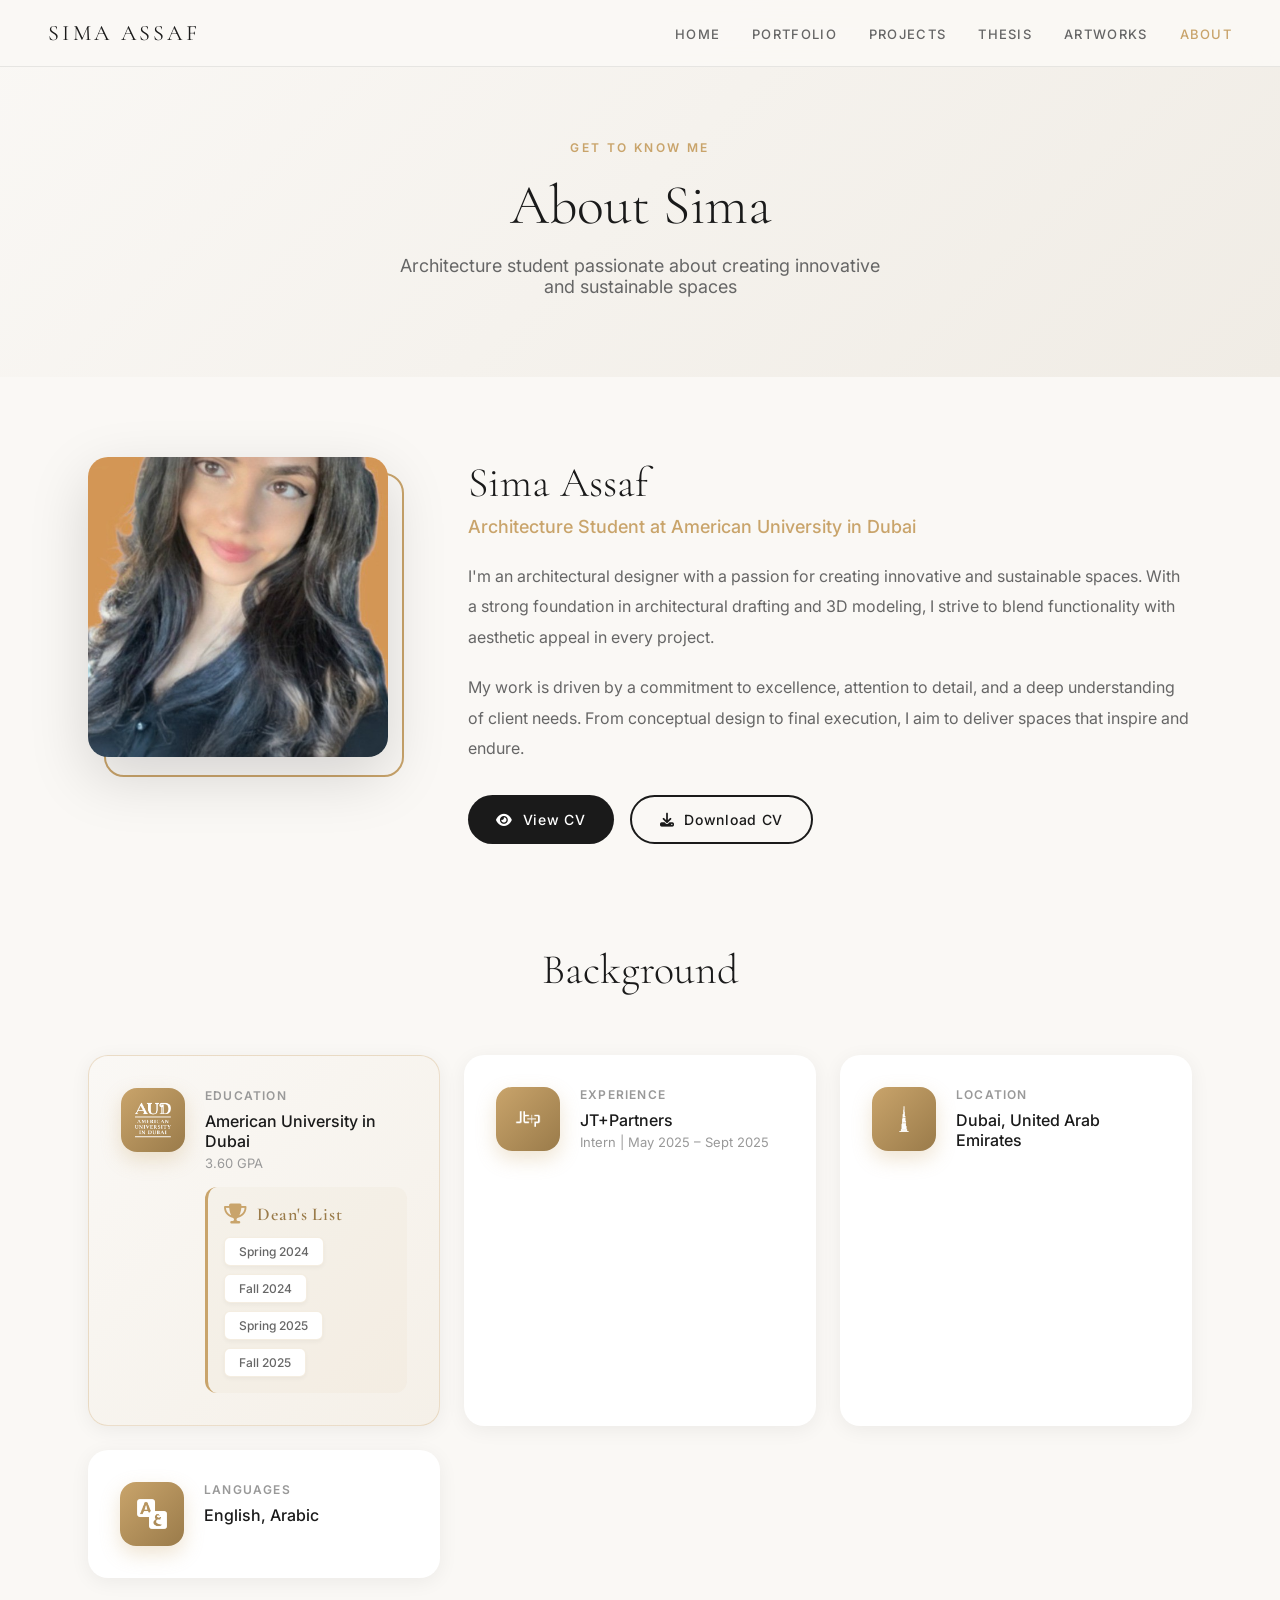
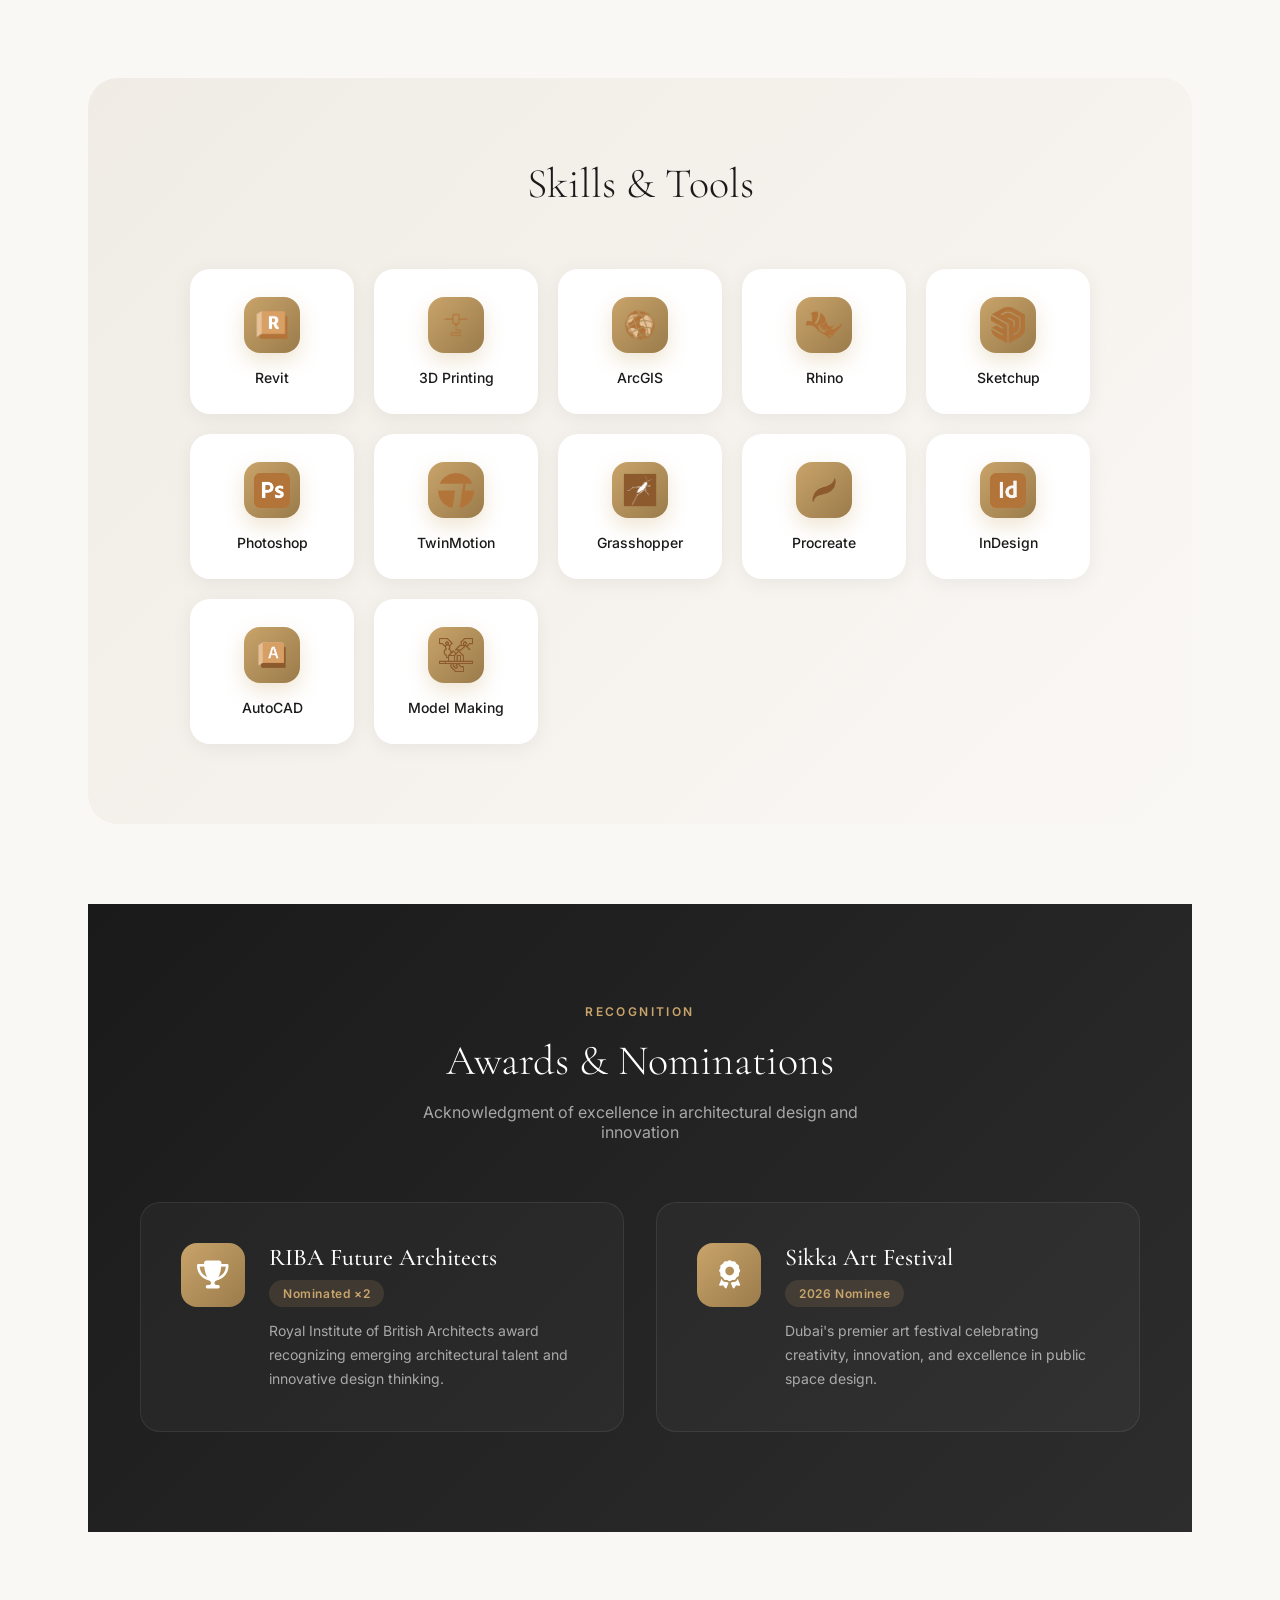
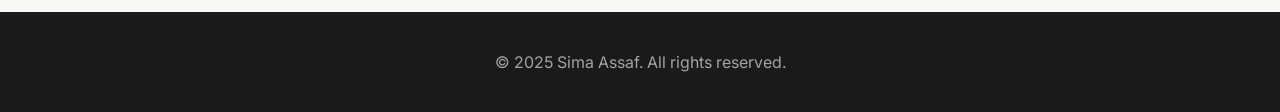
==== about.html @ 459e01a1 "Sima's Architecture - v2.0, UI changes, Thesis Addition, and New Artworks" ====
<!DOCTYPE html>
<html lang="en">
<head>
    <meta charset="UTF-8">
    <meta name="viewport" content="width=device-width, initial-scale=1.0">
    <title>About | Sima Assaf</title>
    <link rel="icon" href="pdf/icon.png" type="image/png">
    <link rel="preconnect" href="https://fonts.googleapis.com">
    <link href="https://fonts.googleapis.com/css2?family=Cormorant+Garamond:ital,wght@0,300;0,400;0,500;0,600;1,400&family=Inter:wght@300;400;500;600&display=swap" rel="stylesheet">
    <link rel="stylesheet" href="https://cdnjs.cloudflare.com/ajax/libs/font-awesome/6.4.0/css/all.min.css">
    <style>
        :root {
            --gold: #c9a46b;
            --gold-light: #e8d5b5;
            --gold-dark: #9a7b4a;
            --charcoal: #1a1a1a;
            --cream: #faf8f5;
            --cream-dark: #f0ece5;
            --text-primary: #1a1a1a;
            --text-secondary: #666666;
            --text-muted: #999999;
        }

        * { margin: 0; padding: 0; box-sizing: border-box; }
        
        body {
            font-family: 'Inter', -apple-system, sans-serif;
            background: var(--cream);
            color: var(--text-primary);
        }

        /* Navigation */
        .nav {
            position: fixed;
            top: 0;
            left: 0;
            right: 0;
            z-index: 100;
            padding: 20px 48px;
            display: flex;
            align-items: center;
            justify-content: space-between;
            background: rgba(250, 248, 245, 0.95);
            backdrop-filter: blur(20px);
            border-bottom: 1px solid rgba(0,0,0,0.08);
        }

        .nav-logo {
            font-family: 'Cormorant Garamond', serif;
            font-size: 22px;
            font-weight: 400;
            color: var(--text-primary);
            text-decoration: none;
            letter-spacing: 0.15em;
        }

        .nav-links {
            display: flex;
            gap: 32px;
            list-style: none;
        }

        .nav-links a {
            color: var(--text-secondary);
            text-decoration: none;
            font-size: 13px;
            font-weight: 500;
            letter-spacing: 0.1em;
            text-transform: uppercase;
            transition: color 0.3s;
        }

        .nav-links a:hover, .nav-links a.active {
            color: var(--gold);
        }

        .mobile-menu-btn {
            display: none;
            background: none;
            border: none;
            font-size: 24px;
            cursor: pointer;
            color: var(--text-primary);
        }

        .mobile-nav {
            display: none;
            position: fixed;
            top: 70px;
            left: 0;
            right: 0;
            background: var(--cream);
            padding: 20px;
            box-shadow: 0 10px 40px rgba(0,0,0,0.1);
            z-index: 99;
        }

        .mobile-nav.active { display: block; }
        .mobile-nav a {
            display: block;
            padding: 16px;
            color: var(--text-primary);
            text-decoration: none;
            font-size: 16px;
            border-bottom: 1px solid rgba(0,0,0,0.1);
        }

        /* Hero */
        .hero {
            padding: 140px 48px 80px;
            background: linear-gradient(135deg, var(--cream) 0%, var(--cream-dark) 100%);
            text-align: center;
        }

        .hero-label {
            font-size: 12px;
            font-weight: 600;
            letter-spacing: 0.2em;
            text-transform: uppercase;
            color: var(--gold);
            margin-bottom: 16px;
        }

        .hero-title {
            font-family: 'Cormorant Garamond', serif;
            font-size: 56px;
            font-weight: 300;
            margin-bottom: 16px;
        }

        .hero-subtitle {
            color: var(--text-secondary);
            font-size: 18px;
            max-width: 500px;
            margin: 0 auto;
        }

        /* Main Content */
        .content {
            max-width: 1200px;
            margin: 0 auto;
            padding: 80px 48px;
        }

        /* Profile Section */
        .profile-section {
            display: grid;
            grid-template-columns: 300px 1fr;
            gap: 80px;
            margin-bottom: 100px;
            align-items: start;
        }

        .profile-image {
            position: relative;
        }

        .profile-image img {
            width: 100%;
            border-radius: 20px;
            box-shadow: 0 20px 60px rgba(0,0,0,0.15);
        }

        .profile-image::before {
            content: '';
            position: absolute;
            top: 16px;
            left: 16px;
            right: -16px;
            bottom: -16px;
            border: 2px solid var(--gold);
            border-radius: 20px;
            z-index: -1;
        }

        .profile-content h2 {
            font-family: 'Cormorant Garamond', serif;
            font-size: 42px;
            font-weight: 300;
            margin-bottom: 8px;
        }

        .profile-role {
            font-size: 18px;
            color: var(--gold);
            margin-bottom: 24px;
            font-weight: 500;
        }

        .profile-bio {
            color: var(--text-secondary);
            line-height: 1.9;
            margin-bottom: 20px;
        }

        /* CV Buttons */
        .cv-buttons {
            display: flex;
            gap: 16px;
            margin-top: 32px;
        }

        .btn {
            display: inline-flex;
            align-items: center;
            gap: 10px;
            padding: 14px 28px;
            background: var(--charcoal);
            color: white;
            text-decoration: none;
            font-size: 14px;
            font-weight: 500;
            letter-spacing: 0.05em;
            border-radius: 30px;
            border: none;
            cursor: pointer;
            transition: all 0.3s;
        }

        .btn:hover {
            background: var(--gold);
            color: var(--charcoal);
            transform: translateY(-2px);
            box-shadow: 0 8px 25px rgba(201, 164, 107, 0.4);
        }

        .btn-outline {
            background: transparent;
            color: var(--charcoal);
            border: 2px solid var(--charcoal);
        }

        .btn-outline:hover {
            background: var(--charcoal);
            color: white;
        }

        /* Stats Grid */
        .section-header {
            text-align: center;
            margin-bottom: 60px;
        }

        .section-title {
            font-family: 'Cormorant Garamond', serif;
            font-size: 42px;
            font-weight: 300;
        }

        .stats-grid {
            display: grid;
            grid-template-columns: repeat(auto-fit, minmax(280px, 1fr));
            gap: 24px;
            margin-bottom: 100px;
        }

        .stat-card {
            display: flex;
            align-items: flex-start;
            gap: 20px;
            padding: 32px;
            background: white;
            border-radius: 20px;
            box-shadow: 0 4px 20px rgba(0,0,0,0.06);
            transition: all 0.3s;
        }

        .stat-card:hover {
            transform: translateY(-4px);
            box-shadow: 0 12px 40px rgba(0,0,0,0.1);
        }

        .stat-icon {
            width: 64px;
            height: 64px;
            border-radius: 16px;
            display: flex;
            align-items: center;
            justify-content: center;
            flex-shrink: 0;
            background: linear-gradient(135deg, var(--gold) 0%, var(--gold-dark) 100%);
            box-shadow: 0 8px 20px rgba(201, 164, 107, 0.3);
        }

        .stat-icon img {
            width: 36px;
            height: 36px;
            object-fit: contain;
            filter: brightness(0) invert(1);
        }

        .stat-icon i {
            font-size: 28px;
            color: white;
        }

        .stat-content h3 {
            font-size: 12px;
            font-weight: 600;
            letter-spacing: 0.1em;
            text-transform: uppercase;
            color: var(--text-muted);
            margin-bottom: 8px;
        }

        .stat-content p {
            font-size: 16px;
            font-weight: 500;
            color: var(--text-primary);
            margin-bottom: 4px;
        }

        .stat-detail {
            font-size: 13px;
            color: var(--text-muted);
        }

        .achievement {
            display: inline-block;
            margin-top: 8px;
            padding: 4px 12px;
            background: rgba(201, 164, 107, 0.15);
            color: var(--gold-dark);
            border-radius: 20px;
            font-size: 12px;
            font-weight: 600;
            margin-right: 6px;
        }

        /* Dean's List Styling - ELEGANT */
        .stat-card-education {
            background: linear-gradient(135deg, #faf8f5 0%, #f5f0e8 100%);
            border: 1px solid rgba(201, 164, 107, 0.3);
            position: relative;
        }
        .deans-list-container {
            margin-top: 16px;
            padding: 16px;
            background: rgba(201, 164, 107, 0.05);
            border-radius: 12px;
            border-left: 3px solid var(--gold);
        }
        .deans-list-header {
            display: flex;
            align-items: center;
            gap: 10px;
            margin-bottom: 12px;
        }
        .deans-list-header i {
            color: var(--gold);
            font-size: 20px;
        }
        .deans-list-header span {
            font-family: 'Cormorant Garamond', serif;
            font-size: 18px;
            font-weight: 600;
            color: var(--gold-dark);
            letter-spacing: 0.05em;
        }
        .deans-list-terms {
            display: flex;
            flex-wrap: wrap;
            gap: 8px;
        }
        .term-badge {
            background: white;
            color: var(--text-secondary);
            padding: 6px 14px;
            border-radius: 6px;
            font-size: 12px;
            font-weight: 500;
            border: 1px solid rgba(201, 164, 107, 0.2);
            box-shadow: 0 2px 4px rgba(0,0,0,0.04);
        }

        /* Skills Section */
        .skills-section {
            padding: 80px 48px;
            background: linear-gradient(135deg, var(--cream-dark) 0%, var(--cream) 100%);
            border-radius: 30px;
            margin-bottom: 80px;
        }

        .skills-grid {
            display: grid;
            grid-template-columns: repeat(auto-fit, minmax(140px, 1fr));
            gap: 20px;
            max-width: 900px;
            margin: 0 auto;
        }

        .skill-item {
            display: flex;
            flex-direction: column;
            align-items: center;
            gap: 16px;
            padding: 28px 20px;
            background: white;
            border-radius: 20px;
            box-shadow: 0 4px 20px rgba(0,0,0,0.06);
            transition: all 0.3s;
        }

        .skill-item:hover {
            transform: translateY(-4px);
            box-shadow: 0 12px 40px rgba(0,0,0,0.1);
        }

        .skill-icon {
            width: 56px;
            height: 56px;
            border-radius: 16px;
            background: linear-gradient(135deg, var(--gold) 0%, var(--gold-dark) 100%);
            display: flex;
            align-items: center;
            justify-content: center;
            font-size: 24px;
            color: white;
            box-shadow: 0 8px 20px rgba(201, 164, 107, 0.3);
            overflow: hidden;
        }
        .skill-icon img {
            width: 36px;
            height: 36px;
            object-fit: contain;
        }

        .skill-name {
            font-size: 14px;
            font-weight: 500;
            color: var(--text-primary);
            text-align: center;
        }

        /* Footer */
        .footer {
            padding: 40px 48px;
            background: var(--charcoal);
            color: rgba(255,255,255,0.6);
            text-align: center;
        }

        @media (max-width: 968px) {
            .mobile-menu-btn { display: block; }
            .nav-links { display: none; }
            .nav { padding: 16px 24px; }
            .hero { padding: 100px 24px 60px; }
            .hero-title { font-size: 40px; }
            .content { padding: 60px 24px; }
            .profile-section {
                grid-template-columns: 1fr;
                gap: 40px;
                text-align: center;
            }
            .profile-image {
                max-width: 280px;
                margin: 0 auto;
            }
            .profile-image::before { display: none; }
            .cv-buttons { justify-content: center; flex-wrap: wrap; }
            .stats-grid { grid-template-columns: 1fr; }
            .skills-grid { grid-template-columns: repeat(2, 1fr); }
            .skills-section { padding: 60px 24px; border-radius: 20px; }
        }
    </style>
</head>
<body>
    <nav class="nav">
        <a href="index.html" class="nav-logo">SIMA ASSAF</a>
        <ul class="nav-links">
            <li><a href="index.html">Home</a></li>
            <li><a href="portfolio.html">Portfolio</a></li>
            <li><a href="projects.html">Projects</a></li>
            <li><a href="thesis.html">Thesis</a></li>
            <li><a href="artworks.html">Artworks</a></li>
            <li><a href="about.html" class="active">About</a></li>
        </ul>
        <button class="mobile-menu-btn" onclick="toggleMobileMenu()">
            <i class="fas fa-bars"></i>
        </button>
    </nav>

    <div class="mobile-nav" id="mobileNav">
        <a href="index.html">Home</a>
        <a href="portfolio.html">Portfolio</a>
        <a href="projects.html">Projects</a>
        <a href="thesis.html">Thesis</a>
        <a href="artworks.html">Artworks</a>
        <a href="about.html">About</a>
    </div>

    <header class="hero">
        <div class="hero-label">Get To Know Me</div>
        <h1 class="hero-title">About Sima</h1>
        <p class="hero-subtitle">Architecture student passionate about creating innovative and sustainable spaces</p>
    </header>

    <div class="content">
        <!-- Profile Section -->
        <div class="profile-section">
            <div class="profile-image">
                <img src="pdf/sima.jpg" alt="Sima Assaf">
            </div>
            <div class="profile-content">
                <h2>Sima Assaf</h2>
                <div class="profile-role">Architecture Student at American University in Dubai</div>
                <p class="profile-bio">I'm an architectural designer with a passion for creating innovative and sustainable spaces. With a strong foundation in architectural drafting and 3D modeling, I strive to blend functionality with aesthetic appeal in every project.</p>
                <p class="profile-bio">My work is driven by a commitment to excellence, attention to detail, and a deep understanding of client needs. From conceptual design to final execution, I aim to deliver spaces that inspire and endure.</p>
                <div class="cv-buttons">
                    <a href="pdf/cv.pdf" target="_blank" class="btn">
                        <i class="fas fa-eye"></i> View CV
                    </a>
                    <a href="pdf/cv.pdf" download class="btn btn-outline">
                        <i class="fas fa-download"></i> Download CV
                    </a>
                </div>
            </div>
        </div>

        <!-- Stats Section -->
        <div class="section-header">
            <h2 class="section-title">Background</h2>
        </div>
        
        <div class="stats-grid">
            <div class="stat-card stat-card-education">
                <div class="stat-icon">
                    <img src="pdf/aud-logo.png" alt="AUD">
                </div>
                <div class="stat-content">
                    <h3>Education</h3>
                    <p>American University in Dubai</p>
                    <div class="stat-detail">3.60 GPA</div>
                    <div class="deans-list-container">
                        <div class="deans-list-header">
                            <i class="fas fa-trophy"></i>
                            <span>Dean's List</span>
                        </div>
                        <div class="deans-list-terms">
                            <span class="term-badge">Spring 2024</span>
                            <span class="term-badge">Fall 2024</span>
                            <span class="term-badge">Spring 2025</span>
                            <span class="term-badge">Fall 2025</span>
                        </div>
                    </div>
                </div>
            </div>

            <div class="stat-card">
                <div class="stat-icon">
                    <img src="pdf/jt.png" alt="JT+Partners">
                </div>
                <div class="stat-content">
                    <h3>Experience</h3>
                    <p>JT+Partners</p>
                    <div class="stat-detail">Intern | May 2025 – Sept 2025</div>
                </div>
            </div>

            <div class="stat-card">
                <div class="stat-icon">
                    <img src="pdf/burj.png" alt="Location">
                </div>
                <div class="stat-content">
                    <h3>Location</h3>
                    <p>Dubai, United Arab Emirates</p>
                </div>
            </div>

            <div class="stat-card">
                <div class="stat-icon">
                    <img src="pdf/lang.png" alt="Languages">
                </div>
                <div class="stat-content">
                    <h3>Languages</h3>
                    <p>English, Arabic</p>
                </div>
            </div>

        </div>

        <!-- Skills Section -->
        <div class="skills-section">
            <div class="section-header">
                <h2 class="section-title">Skills & Tools</h2>
            </div>
            <div class="skills-grid">
                <div class="skill-item">
                    <div class="skill-icon"><img src="img/skills/revit.png" alt="Revit"></div>
                    <div class="skill-name">Revit</div>
                </div>
                <div class="skill-item">
                    <div class="skill-icon"><img src="img/skills/3d-printing.png" alt="3D Printing"></div>
                    <div class="skill-name">3D Printing</div>
                </div>
                <div class="skill-item">
                    <div class="skill-icon"><img src="img/skills/arcgis.png" alt="ArcGIS"></div>
                    <div class="skill-name">ArcGIS</div>
                </div>
                <div class="skill-item">
                    <div class="skill-icon"><img src="img/skills/rhino.png" alt="Rhino"></div>
                    <div class="skill-name">Rhino</div>
                </div>
                <div class="skill-item">
                    <div class="skill-icon"><img src="img/skills/sketchup.png" alt="Sketchup"></div>
                    <div class="skill-name">Sketchup</div>
                </div>
                <div class="skill-item">
                    <div class="skill-icon"><img src="img/skills/photoshop.png" alt="Photoshop"></div>
                    <div class="skill-name">Photoshop</div>
                </div>
                <div class="skill-item">
                    <div class="skill-icon"><img src="img/skills/twinmotion.png" alt="TwinMotion"></div>
                    <div class="skill-name">TwinMotion</div>
                </div>
                <div class="skill-item">
                    <div class="skill-icon"><img src="img/skills/grasshopper.png" alt="Grasshopper"></div>
                    <div class="skill-name">Grasshopper</div>
                </div>
                <div class="skill-item">
                    <div class="skill-icon"><img src="img/skills/procreate.png" alt="Procreate"></div>
                    <div class="skill-name">Procreate</div>
                </div>
                <div class="skill-item">
                    <div class="skill-icon"><img src="img/skills/indesign.png" alt="InDesign"></div>
                    <div class="skill-name">InDesign</div>
                </div>
                <div class="skill-item">
                    <div class="skill-icon"><img src="img/skills/autocad.png" alt="AutoCAD"></div>
                    <div class="skill-name">AutoCAD</div>
                </div>
                <div class="skill-item">
                    <div class="skill-icon"><img src="img/skills/modelmaking.png" alt="Model Making"></div>
                    <div class="skill-name">Model Making</div>
                </div>
            </div>
        </div>

        <!-- Awards & Recognition Section -->
        <div class="awards-section">
            <div class="awards-container">
                <div class="awards-header">
                    <div class="awards-label">Recognition</div>
                    <h2 class="awards-title">Awards & Nominations</h2>
                    <p class="awards-subtitle">Acknowledgment of excellence in architectural design and innovation</p>
                </div>
                <div class="awards-grid">
                    <div class="award-card">
                        <div class="award-icon">
                            <i class="fas fa-trophy"></i>
                        </div>
                        <div class="award-content">
                            <h3 class="award-name">RIBA Future Architects</h3>
                            <div class="award-badge">Nominated ×2</div>
                            <p class="award-description">Royal Institute of British Architects award recognizing emerging architectural talent and innovative design thinking.</p>
                        </div>
                    </div>
                    <div class="award-card">
                        <div class="award-icon">
                            <i class="fas fa-award"></i>
                        </div>
                        <div class="award-content">
                            <h3 class="award-name">Sikka Art Festival</h3>
                            <div class="award-badge">2026 Nominee</div>
                            <p class="award-description">Dubai's premier art festival celebrating creativity, innovation, and excellence in public space design.</p>
                        </div>
                    </div>
                </div>
            </div>
        </div>
    </div>

    <style>
        .awards-section {
            padding: 100px 48px;
            background: linear-gradient(135deg, #1a1a1a 0%, #2d2d2d 100%);
            margin-top: 80px;
        }
        .awards-container {
            max-width: 1000px;
            margin: 0 auto;
        }
        .awards-header {
            text-align: center;
            margin-bottom: 60px;
        }
        .awards-label {
            font-size: 12px;
            font-weight: 600;
            letter-spacing: 0.2em;
            text-transform: uppercase;
            color: var(--gold);
            margin-bottom: 16px;
        }
        .awards-title {
            font-family: 'Cormorant Garamond', serif;
            font-size: 42px;
            font-weight: 300;
            color: white;
            margin-bottom: 16px;
        }
        .awards-subtitle {
            color: rgba(255,255,255,0.6);
            font-size: 16px;
            max-width: 500px;
            margin: 0 auto;
        }
        .awards-grid {
            display: grid;
            grid-template-columns: repeat(2, 1fr);
            gap: 32px;
        }
        .award-card {
            background: rgba(255,255,255,0.03);
            border: 1px solid rgba(255,255,255,0.08);
            border-radius: 20px;
            padding: 40px;
            display: flex;
            gap: 24px;
            transition: all 0.4s ease;
        }
        .award-card:hover {
            background: rgba(255,255,255,0.06);
            border-color: rgba(201, 164, 107, 0.3);
            transform: translateY(-4px);
        }
        .award-icon {
            width: 64px;
            height: 64px;
            background: linear-gradient(135deg, var(--gold) 0%, var(--gold-dark) 100%);
            border-radius: 16px;
            display: flex;
            align-items: center;
            justify-content: center;
            font-size: 28px;
            color: white;
            flex-shrink: 0;
        }
        .award-content {
            flex: 1;
        }
        .award-name {
            font-family: 'Cormorant Garamond', serif;
            font-size: 24px;
            font-weight: 500;
            color: white;
            margin-bottom: 8px;
        }
        .award-badge {
            display: inline-block;
            background: rgba(201, 164, 107, 0.15);
            color: var(--gold);
            padding: 6px 14px;
            border-radius: 20px;
            font-size: 12px;
            font-weight: 600;
            letter-spacing: 0.05em;
            margin-bottom: 12px;
        }
        .award-description {
            color: rgba(255,255,255,0.6);
            font-size: 14px;
            line-height: 1.7;
        }
        @media (max-width: 768px) {
            .awards-section { padding: 60px 24px; }
            .awards-title { font-size: 32px; }
            .awards-grid { grid-template-columns: 1fr; }
            .award-card { flex-direction: column; padding: 30px; }
        }
    </style>

    <footer class="footer">
        <p>&copy; 2025 Sima Assaf. All rights reserved.</p>
    </footer>

    <script>
        function toggleMobileMenu() {
            document.getElementById('mobileNav').classList.toggle('active');
        }
    </script>
</body>
</html>
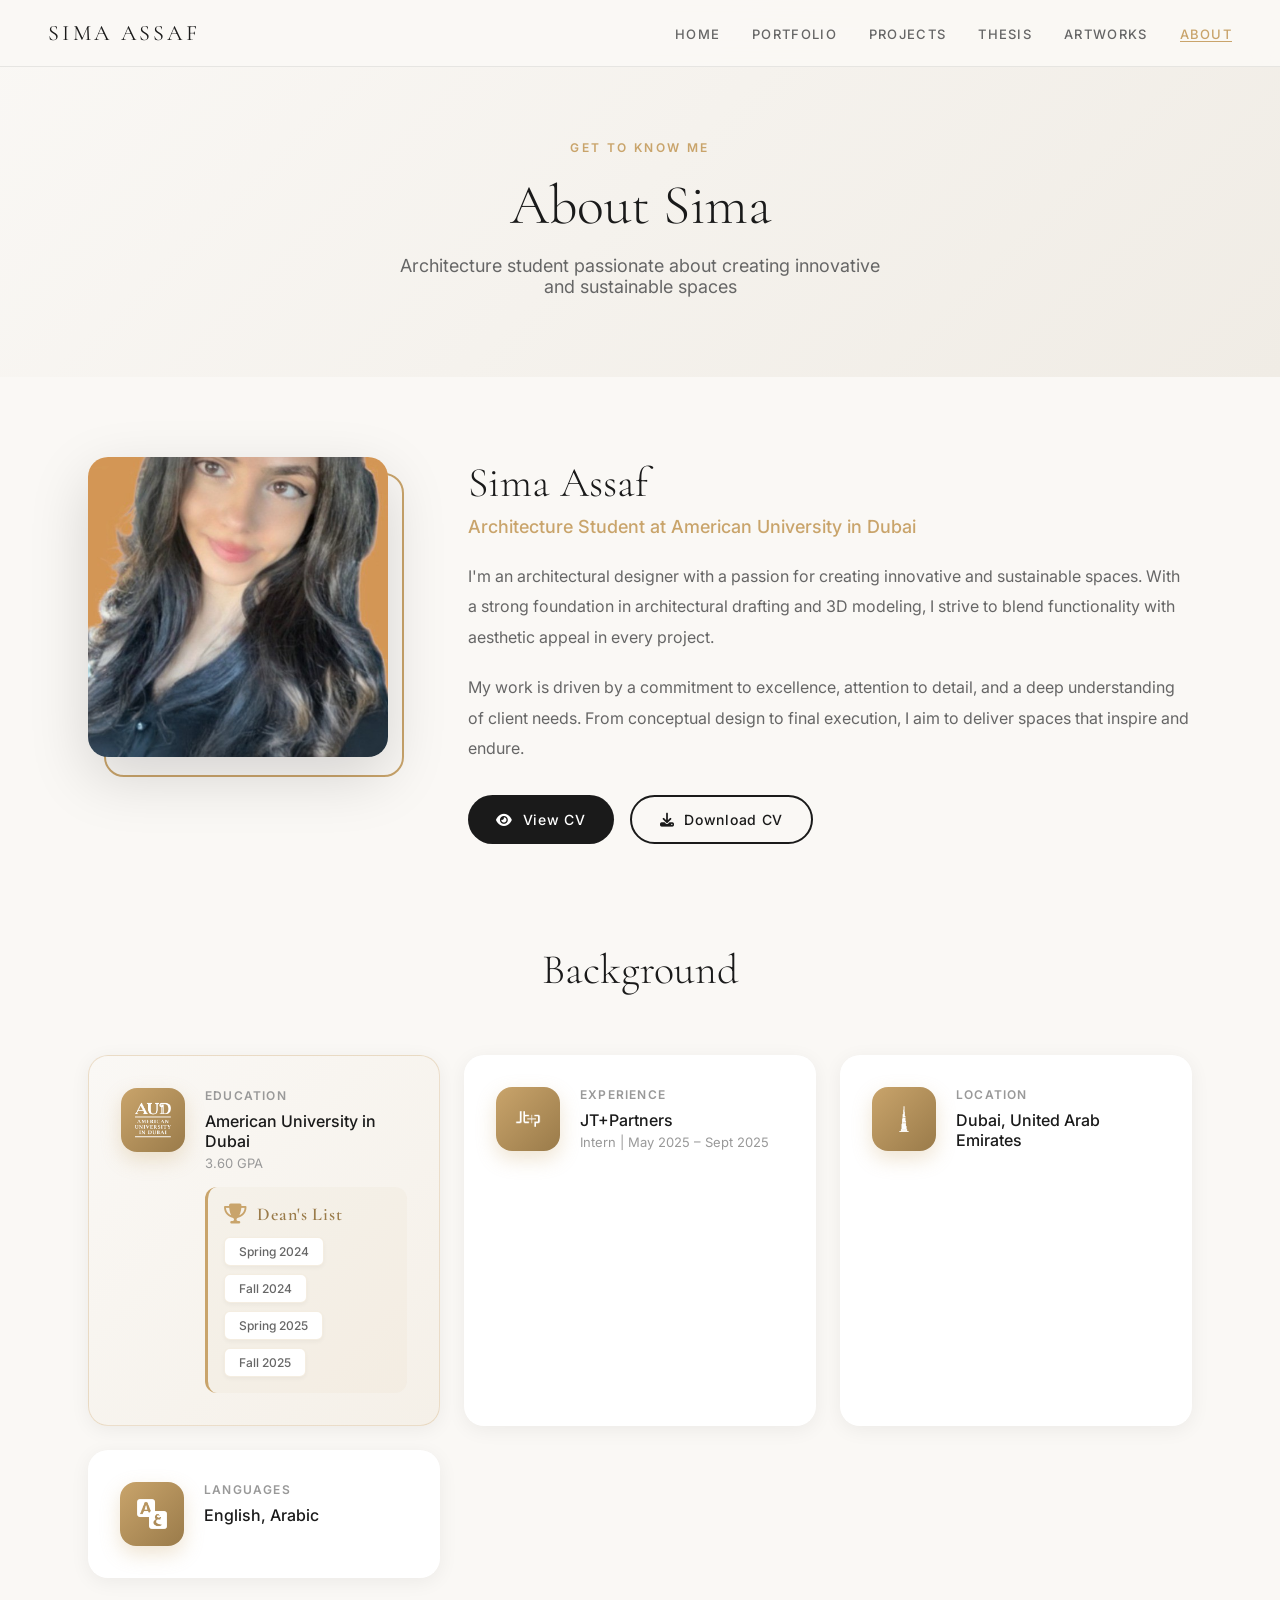
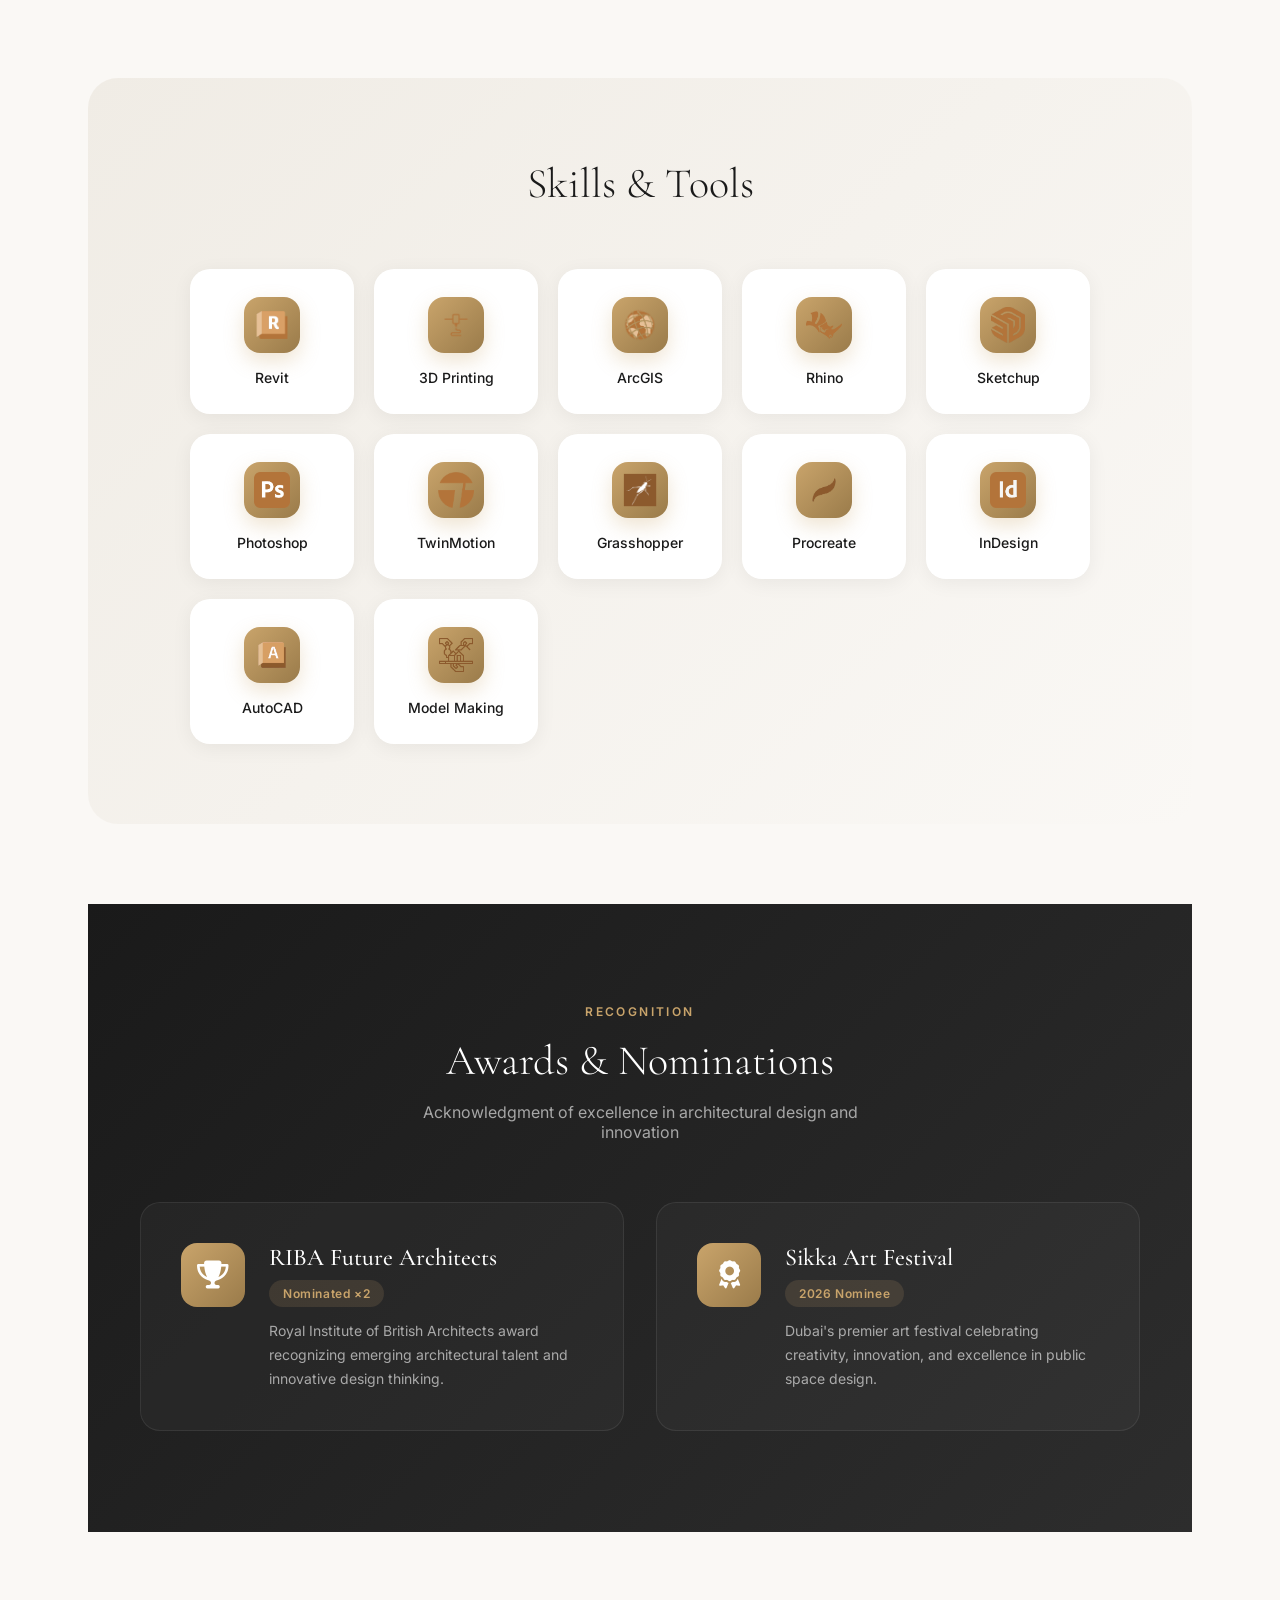
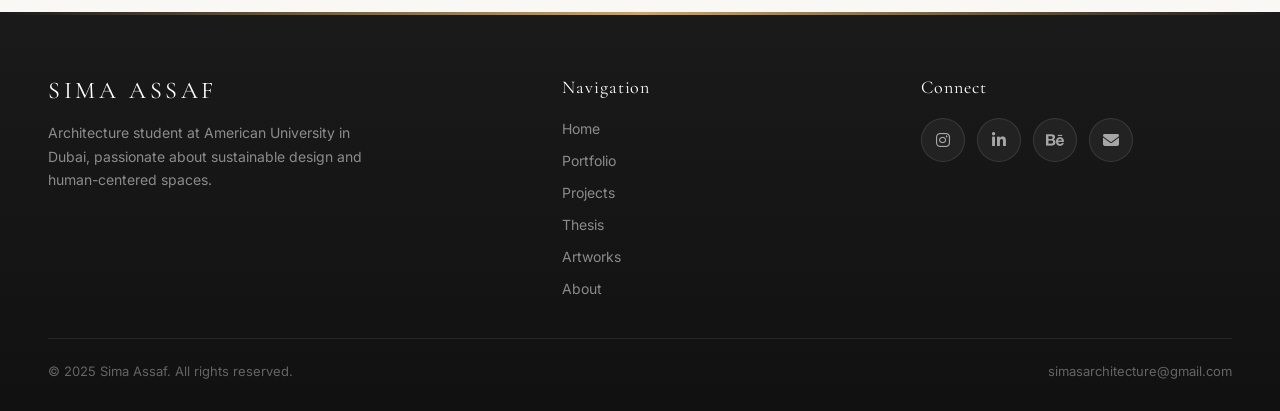
==== commit da930082: "UI Update, v.2.1" ====
--- a/about.html
+++ b/about.html
@@ -8,6 +8,7 @@
     <link rel="preconnect" href="https://fonts.googleapis.com">
     <link href="https://fonts.googleapis.com/css2?family=Cormorant+Garamond:ital,wght@0,300;0,400;0,500;0,600;1,400&family=Inter:wght@300;400;500;600&display=swap" rel="stylesheet">
     <link rel="stylesheet" href="https://cdnjs.cloudflare.com/ajax/libs/font-awesome/6.4.0/css/all.min.css">
+    <link rel="stylesheet" href="enhance.css">
     <style>
         :root {
             --gold: #c9a46b;
@@ -29,7 +30,7 @@
             color: var(--text-primary);
         }
 
-        /* Navigation */
+        
         .nav {
             position: fixed;
             top: 0;
@@ -105,7 +106,7 @@
             border-bottom: 1px solid rgba(0,0,0,0.1);
         }
 
-        /* Hero */
+        
         .hero {
             padding: 140px 48px 80px;
             background: linear-gradient(135deg, var(--cream) 0%, var(--cream-dark) 100%);
@@ -135,14 +136,14 @@
             margin: 0 auto;
         }
 
-        /* Main Content */
+        
         .content {
             max-width: 1200px;
             margin: 0 auto;
             padding: 80px 48px;
         }
 
-        /* Profile Section */
+        
         .profile-section {
             display: grid;
             grid-template-columns: 300px 1fr;
@@ -193,7 +194,7 @@
             margin-bottom: 20px;
         }
 
-        /* CV Buttons */
+        
         .cv-buttons {
             display: flex;
             gap: 16px;
@@ -235,7 +236,7 @@
             color: white;
         }
 
-        /* Stats Grid */
+        
         .section-header {
             text-align: center;
             margin-bottom: 60px;
@@ -327,7 +328,7 @@
             margin-right: 6px;
         }
 
-        /* Dean's List Styling - ELEGANT */
+        
         .stat-card-education {
             background: linear-gradient(135deg, #faf8f5 0%, #f5f0e8 100%);
             border: 1px solid rgba(201, 164, 107, 0.3);
@@ -373,7 +374,7 @@
             box-shadow: 0 2px 4px rgba(0,0,0,0.04);
         }
 
-        /* Skills Section */
+        
         .skills-section {
             padding: 80px 48px;
             background: linear-gradient(135deg, var(--cream-dark) 0%, var(--cream) 100%);
@@ -432,7 +433,7 @@
             text-align: center;
         }
 
-        /* Footer */
+        
         .footer {
             padding: 40px 48px;
             background: var(--charcoal);
@@ -475,8 +476,12 @@
             <li><a href="artworks.html">Artworks</a></li>
             <li><a href="about.html" class="active">About</a></li>
         </ul>
-        <button class="mobile-menu-btn" onclick="toggleMobileMenu()">
-            <i class="fas fa-bars"></i>
+        <button class="mobile-menu-btn" aria-label="Toggle menu">
+            <div class="hamburger-lines">
+                <span></span>
+                <span></span>
+                <span></span>
+            </div>
         </button>
     </nav>
 
@@ -496,12 +501,12 @@
     </header>
 
     <div class="content">
-        <!-- Profile Section -->
+        
         <div class="profile-section">
-            <div class="profile-image">
+            <div class="profile-image reveal-left">
                 <img src="pdf/sima.jpg" alt="Sima Assaf">
             </div>
-            <div class="profile-content">
+            <div class="profile-content reveal-right">
                 <h2>Sima Assaf</h2>
                 <div class="profile-role">Architecture Student at American University in Dubai</div>
                 <p class="profile-bio">I'm an architectural designer with a passion for creating innovative and sustainable spaces. With a strong foundation in architectural drafting and 3D modeling, I strive to blend functionality with aesthetic appeal in every project.</p>
@@ -517,13 +522,13 @@
             </div>
         </div>
 
-        <!-- Stats Section -->
-        <div class="section-header">
+        
+        <div class="section-header reveal">
             <h2 class="section-title">Background</h2>
         </div>
         
         <div class="stats-grid">
-            <div class="stat-card stat-card-education">
+            <div class="stat-card stat-card-education reveal stagger-1">
                 <div class="stat-icon">
                     <img src="pdf/aud-logo.png" alt="AUD">
                 </div>
@@ -546,7 +551,7 @@
                 </div>
             </div>
 
-            <div class="stat-card">
+            <div class="stat-card reveal stagger-2">
                 <div class="stat-icon">
                     <img src="pdf/jt.png" alt="JT+Partners">
                 </div>
@@ -557,7 +562,7 @@
                 </div>
             </div>
 
-            <div class="stat-card">
+            <div class="stat-card reveal stagger-3">
                 <div class="stat-icon">
                     <img src="pdf/burj.png" alt="Location">
                 </div>
@@ -567,7 +572,7 @@
                 </div>
             </div>
 
-            <div class="stat-card">
+            <div class="stat-card reveal stagger-4">
                 <div class="stat-icon">
                     <img src="pdf/lang.png" alt="Languages">
                 </div>
@@ -579,64 +584,64 @@
 
         </div>
 
-        <!-- Skills Section -->
+        
         <div class="skills-section">
-            <div class="section-header">
+            <div class="section-header reveal">
                 <h2 class="section-title">Skills & Tools</h2>
             </div>
             <div class="skills-grid">
-                <div class="skill-item">
+                <div class="skill-item reveal stagger-1">
                     <div class="skill-icon"><img src="img/skills/revit.png" alt="Revit"></div>
                     <div class="skill-name">Revit</div>
                 </div>
-                <div class="skill-item">
+                <div class="skill-item reveal stagger-2">
                     <div class="skill-icon"><img src="img/skills/3d-printing.png" alt="3D Printing"></div>
                     <div class="skill-name">3D Printing</div>
                 </div>
-                <div class="skill-item">
+                <div class="skill-item reveal stagger-3">
                     <div class="skill-icon"><img src="img/skills/arcgis.png" alt="ArcGIS"></div>
                     <div class="skill-name">ArcGIS</div>
                 </div>
-                <div class="skill-item">
+                <div class="skill-item reveal stagger-4">
                     <div class="skill-icon"><img src="img/skills/rhino.png" alt="Rhino"></div>
                     <div class="skill-name">Rhino</div>
                 </div>
-                <div class="skill-item">
+                <div class="skill-item reveal stagger-5">
                     <div class="skill-icon"><img src="img/skills/sketchup.png" alt="Sketchup"></div>
                     <div class="skill-name">Sketchup</div>
                 </div>
-                <div class="skill-item">
+                <div class="skill-item reveal stagger-6">
                     <div class="skill-icon"><img src="img/skills/photoshop.png" alt="Photoshop"></div>
                     <div class="skill-name">Photoshop</div>
                 </div>
-                <div class="skill-item">
+                <div class="skill-item reveal stagger-7">
                     <div class="skill-icon"><img src="img/skills/twinmotion.png" alt="TwinMotion"></div>
                     <div class="skill-name">TwinMotion</div>
                 </div>
-                <div class="skill-item">
+                <div class="skill-item reveal stagger-8">
                     <div class="skill-icon"><img src="img/skills/grasshopper.png" alt="Grasshopper"></div>
                     <div class="skill-name">Grasshopper</div>
                 </div>
-                <div class="skill-item">
+                <div class="skill-item reveal stagger-9">
                     <div class="skill-icon"><img src="img/skills/procreate.png" alt="Procreate"></div>
                     <div class="skill-name">Procreate</div>
                 </div>
-                <div class="skill-item">
+                <div class="skill-item reveal stagger-10">
                     <div class="skill-icon"><img src="img/skills/indesign.png" alt="InDesign"></div>
                     <div class="skill-name">InDesign</div>
                 </div>
-                <div class="skill-item">
+                <div class="skill-item reveal stagger-11">
                     <div class="skill-icon"><img src="img/skills/autocad.png" alt="AutoCAD"></div>
                     <div class="skill-name">AutoCAD</div>
                 </div>
-                <div class="skill-item">
+                <div class="skill-item reveal stagger-12">
                     <div class="skill-icon"><img src="img/skills/modelmaking.png" alt="Model Making"></div>
                     <div class="skill-name">Model Making</div>
                 </div>
             </div>
         </div>
 
-        <!-- Awards & Recognition Section -->
+        
         <div class="awards-section">
             <div class="awards-container">
                 <div class="awards-header">
@@ -645,7 +650,7 @@
                     <p class="awards-subtitle">Acknowledgment of excellence in architectural design and innovation</p>
                 </div>
                 <div class="awards-grid">
-                    <div class="award-card">
+                    <div class="award-card reveal stagger-1">
                         <div class="award-icon">
                             <i class="fas fa-trophy"></i>
                         </div>
@@ -655,7 +660,7 @@
                             <p class="award-description">Royal Institute of British Architects award recognizing emerging architectural talent and innovative design thinking.</p>
                         </div>
                     </div>
-                    <div class="award-card">
+                    <div class="award-card reveal stagger-2">
                         <div class="award-icon">
                             <i class="fas fa-award"></i>
                         </div>
@@ -774,10 +779,6 @@
         <p>&copy; 2025 Sima Assaf. All rights reserved.</p>
     </footer>
 
-    <script>
-        function toggleMobileMenu() {
-            document.getElementById('mobileNav').classList.toggle('active');
-        }
-    </script>
+    <script src="enhance.js"></script>
 </body>
 </html>
--- a/enhance.css
+++ b/enhance.css
@@ -0,0 +1,927 @@
+::selection {
+    background: rgba(201, 164, 107, 0.3);
+    color: #1a1a1a;
+}
+
+::-moz-selection {
+    background: rgba(201, 164, 107, 0.3);
+    color: #1a1a1a;
+}
+
+html {
+    scroll-behavior: smooth;
+}
+
+body {
+    opacity: 0;
+    animation: bodyFadeIn 0.8s cubic-bezier(0.4, 0, 0.2, 1) 0.1s forwards;
+}
+
+@keyframes bodyFadeIn {
+    from {
+        opacity: 0;
+    }
+
+    to {
+        opacity: 1;
+    }
+}
+
+*:focus-visible {
+    outline: 2px solid #c9a46b;
+    outline-offset: 3px;
+    border-radius: 4px;
+}
+
+.reveal {
+    opacity: 0;
+    transform: translateY(40px);
+    transition: opacity 0.8s cubic-bezier(0.22, 1, 0.36, 1),
+        transform 0.8s cubic-bezier(0.22, 1, 0.36, 1);
+    will-change: opacity, transform;
+}
+
+.reveal.revealed {
+    opacity: 1;
+    transform: translateY(0);
+}
+
+.reveal-left {
+    opacity: 0;
+    transform: translateX(-60px);
+    transition: opacity 0.8s cubic-bezier(0.22, 1, 0.36, 1),
+        transform 0.8s cubic-bezier(0.22, 1, 0.36, 1);
+    will-change: opacity, transform;
+}
+
+.reveal-left.revealed {
+    opacity: 1;
+    transform: translateX(0);
+}
+
+.reveal-right {
+    opacity: 0;
+    transform: translateX(60px);
+    transition: opacity 0.8s cubic-bezier(0.22, 1, 0.36, 1),
+        transform 0.8s cubic-bezier(0.22, 1, 0.36, 1);
+    will-change: opacity, transform;
+}
+
+.reveal-right.revealed {
+    opacity: 1;
+    transform: translateX(0);
+}
+
+.reveal-scale {
+    opacity: 0;
+    transform: scale(0.9);
+    transition: opacity 0.8s cubic-bezier(0.22, 1, 0.36, 1),
+        transform 0.8s cubic-bezier(0.22, 1, 0.36, 1);
+    will-change: opacity, transform;
+}
+
+.reveal-scale.revealed {
+    opacity: 1;
+    transform: scale(1);
+}
+
+.reveal-fade {
+    opacity: 0;
+    transition: opacity 1s cubic-bezier(0.22, 1, 0.36, 1);
+    will-change: opacity;
+}
+
+.reveal-fade.revealed {
+    opacity: 1;
+}
+
+.stagger-1 {
+    transition-delay: 0.05s;
+}
+
+.stagger-2 {
+    transition-delay: 0.1s;
+}
+
+.stagger-3 {
+    transition-delay: 0.15s;
+}
+
+.stagger-4 {
+    transition-delay: 0.2s;
+}
+
+.stagger-5 {
+    transition-delay: 0.25s;
+}
+
+.stagger-6 {
+    transition-delay: 0.3s;
+}
+
+.stagger-7 {
+    transition-delay: 0.35s;
+}
+
+.stagger-8 {
+    transition-delay: 0.4s;
+}
+
+.stagger-9 {
+    transition-delay: 0.45s;
+}
+
+.stagger-10 {
+    transition-delay: 0.5s;
+}
+
+.stagger-11 {
+    transition-delay: 0.55s;
+}
+
+.stagger-12 {
+    transition-delay: 0.6s;
+}
+
+.nav-links a {
+    position: relative;
+}
+
+.nav-links a::after {
+    content: '';
+    position: absolute;
+    bottom: 0;
+    left: 0;
+    width: 0;
+    height: 1.5px;
+    background: #c9a46b;
+    transition: width 0.35s cubic-bezier(0.22, 1, 0.36, 1);
+}
+
+.nav-links a:hover::after,
+.nav-links a.active::after {
+    width: 100%;
+}
+
+.mobile-menu-btn {
+    position: relative;
+    z-index: 201;
+    width: 44px;
+    height: 44px;
+    display: none;
+    align-items: center;
+    justify-content: center;
+    background: none;
+    border: none;
+    cursor: pointer;
+    -webkit-tap-highlight-color: transparent;
+}
+
+.hamburger-lines {
+    width: 24px;
+    height: 16px;
+    position: relative;
+    display: flex;
+    flex-direction: column;
+    justify-content: space-between;
+}
+
+.hamburger-lines span {
+    display: block;
+    width: 100%;
+    height: 2px;
+    background: #1a1a1a;
+    border-radius: 2px;
+    transition: all 0.4s cubic-bezier(0.68, -0.55, 0.27, 1.55);
+    transform-origin: center;
+}
+
+.mobile-menu-btn.is-active .hamburger-lines span:nth-child(1) {
+    transform: translateY(7px) rotate(45deg);
+}
+
+.mobile-menu-btn.is-active .hamburger-lines span:nth-child(2) {
+    opacity: 0;
+    transform: scaleX(0);
+}
+
+.mobile-menu-btn.is-active .hamburger-lines span:nth-child(3) {
+    transform: translateY(-7px) rotate(-45deg);
+}
+
+.mobile-nav-overlay {
+    position: fixed;
+    inset: 0;
+    z-index: 200;
+    background: rgba(250, 248, 245, 0.97);
+    backdrop-filter: blur(30px);
+    -webkit-backdrop-filter: blur(30px);
+    display: flex;
+    flex-direction: column;
+    align-items: center;
+    justify-content: center;
+    gap: 0;
+    opacity: 0;
+    visibility: hidden;
+    transition: opacity 0.5s cubic-bezier(0.4, 0, 0.2, 1),
+        visibility 0.5s cubic-bezier(0.4, 0, 0.2, 1);
+}
+
+.mobile-nav-overlay.is-open {
+    opacity: 1;
+    visibility: visible;
+}
+
+.mobile-nav-overlay a {
+    display: block;
+    font-family: 'Cormorant Garamond', serif;
+    font-size: clamp(28px, 6vw, 42px);
+    font-weight: 300;
+    color: #1a1a1a;
+    text-decoration: none;
+    padding: 16px 32px;
+    letter-spacing: 0.05em;
+    opacity: 0;
+    transform: translateY(30px);
+    transition: opacity 0.5s cubic-bezier(0.22, 1, 0.36, 1),
+        transform 0.5s cubic-bezier(0.22, 1, 0.36, 1),
+        color 0.3s ease;
+}
+
+.mobile-nav-overlay.is-open a {
+    opacity: 1;
+    transform: translateY(0);
+}
+
+.mobile-nav-overlay a:nth-child(1) {
+    transition-delay: 0.1s;
+}
+
+.mobile-nav-overlay a:nth-child(2) {
+    transition-delay: 0.15s;
+}
+
+.mobile-nav-overlay a:nth-child(3) {
+    transition-delay: 0.2s;
+}
+
+.mobile-nav-overlay a:nth-child(4) {
+    transition-delay: 0.25s;
+}
+
+.mobile-nav-overlay a:nth-child(5) {
+    transition-delay: 0.3s;
+}
+
+.mobile-nav-overlay a:nth-child(6) {
+    transition-delay: 0.35s;
+}
+
+.mobile-nav-overlay a:hover,
+.mobile-nav-overlay a.active {
+    color: #c9a46b;
+}
+
+.mobile-nav-overlay a.active {
+    position: relative;
+}
+
+.mobile-nav-overlay a.active::after {
+    content: '';
+    position: absolute;
+    bottom: 12px;
+    left: 50%;
+    transform: translateX(-50%);
+    width: 30px;
+    height: 2px;
+    background: #c9a46b;
+}
+
+.mobile-nav-social {
+    display: flex;
+    gap: 24px;
+    margin-top: 40px;
+    opacity: 0;
+    transform: translateY(20px);
+    transition: opacity 0.5s cubic-bezier(0.22, 1, 0.36, 1) 0.4s,
+        transform 0.5s cubic-bezier(0.22, 1, 0.36, 1) 0.4s;
+}
+
+.mobile-nav-overlay.is-open .mobile-nav-social {
+    opacity: 1;
+    transform: translateY(0);
+}
+
+.mobile-nav-social a {
+    font-size: 20px;
+    padding: 12px;
+    color: #666 !important;
+    opacity: 1 !important;
+    transform: none !important;
+    transition: color 0.3s ease, transform 0.3s ease !important;
+}
+
+.mobile-nav-social a:hover {
+    color: #c9a46b !important;
+    transform: translateY(-3px) !important;
+}
+
+@media (max-width: 968px) {
+    .mobile-menu-btn {
+        display: flex;
+    }
+
+    .mobile-nav {
+        display: none !important;
+    }
+}
+
+.back-to-top {
+    position: fixed;
+    bottom: 32px;
+    right: 32px;
+    width: 48px;
+    height: 48px;
+    background: rgba(26, 26, 26, 0.9);
+    color: white;
+    border: none;
+    border-radius: 50%;
+    cursor: pointer;
+    display: flex;
+    align-items: center;
+    justify-content: center;
+    font-size: 18px;
+    z-index: 90;
+    opacity: 0;
+    visibility: hidden;
+    transform: translateY(20px);
+    transition: all 0.4s cubic-bezier(0.22, 1, 0.36, 1);
+    box-shadow: 0 8px 24px rgba(0, 0, 0, 0.15);
+}
+
+.back-to-top.visible {
+    opacity: 1;
+    visibility: visible;
+    transform: translateY(0);
+}
+
+.back-to-top:hover {
+    background: #c9a46b;
+    transform: translateY(-4px);
+    box-shadow: 0 12px 32px rgba(201, 164, 107, 0.3);
+}
+
+.back-to-top svg {
+    position: absolute;
+    inset: 0;
+    width: 100%;
+    height: 100%;
+    transform: rotate(-90deg);
+}
+
+.back-to-top svg circle {
+    fill: none;
+    stroke: #c9a46b;
+    stroke-width: 2;
+    stroke-dasharray: 138;
+    stroke-dashoffset: 138;
+    transition: stroke-dashoffset 0.15s ease;
+}
+
+
+.enhanced-footer {
+    padding: 64px 48px 32px;
+    background: linear-gradient(180deg, #1a1a1a 0%, #111111 100%);
+    position: relative;
+    overflow: hidden;
+}
+
+.enhanced-footer::before {
+    content: '';
+    position: absolute;
+    top: 0;
+    left: 0;
+    right: 0;
+    height: 3px;
+    background: linear-gradient(90deg, transparent, #c9a46b, transparent);
+}
+
+.footer-inner {
+    max-width: 1200px;
+    margin: 0 auto;
+    display: grid;
+    grid-template-columns: 1.5fr 1fr 1fr;
+    gap: 48px;
+    padding-bottom: 40px;
+    border-bottom: 1px solid rgba(255, 255, 255, 0.08);
+}
+
+.footer-brand .footer-logo {
+    font-family: 'Cormorant Garamond', serif;
+    font-size: 24px;
+    font-weight: 400;
+    color: white;
+    letter-spacing: 0.15em;
+    text-decoration: none;
+    display: inline-block;
+    margin-bottom: 16px;
+}
+
+.footer-brand p {
+    color: rgba(255, 255, 255, 0.5);
+    font-size: 14px;
+    line-height: 1.7;
+    max-width: 320px;
+}
+
+.footer-nav h4,
+.footer-social-col h4 {
+    font-family: 'Cormorant Garamond', serif;
+    font-size: 18px;
+    font-weight: 400;
+    color: white;
+    margin-bottom: 20px;
+    letter-spacing: 0.05em;
+}
+
+.footer-nav-links {
+    list-style: none;
+    padding: 0;
+    display: flex;
+    flex-direction: column;
+    gap: 12px;
+}
+
+.footer-nav-links a {
+    color: rgba(255, 255, 255, 0.5);
+    text-decoration: none;
+    font-size: 14px;
+    transition: color 0.3s ease, padding-left 0.3s ease;
+    position: relative;
+}
+
+.footer-nav-links a:hover {
+    color: #c9a46b;
+    padding-left: 8px;
+}
+
+.footer-social-links {
+    display: flex;
+    gap: 12px;
+    flex-wrap: wrap;
+}
+
+.footer-social-link {
+    width: 44px;
+    height: 44px;
+    border-radius: 50%;
+    background: rgba(255, 255, 255, 0.05);
+    border: 1px solid rgba(255, 255, 255, 0.1);
+    display: flex;
+    align-items: center;
+    justify-content: center;
+    color: rgba(255, 255, 255, 0.6);
+    text-decoration: none;
+    font-size: 16px;
+    transition: all 0.4s cubic-bezier(0.22, 1, 0.36, 1);
+}
+
+.footer-social-link:hover {
+    background: #c9a46b;
+    border-color: #c9a46b;
+    color: #1a1a1a;
+    transform: translateY(-4px);
+    box-shadow: 0 8px 24px rgba(201, 164, 107, 0.3);
+}
+
+.footer-bottom {
+    max-width: 1200px;
+    margin: 0 auto;
+    padding-top: 24px;
+    display: flex;
+    justify-content: space-between;
+    align-items: center;
+}
+
+.footer-bottom p {
+    color: rgba(255, 255, 255, 0.35);
+    font-size: 13px;
+}
+
+.footer-bottom a {
+    color: rgba(255, 255, 255, 0.35);
+    text-decoration: none;
+    font-size: 13px;
+    transition: color 0.3s ease;
+}
+
+.footer-bottom a:hover {
+    color: #c9a46b;
+}
+
+@media (max-width: 768px) {
+    .enhanced-footer {
+        padding: 48px 24px 24px;
+    }
+
+    .footer-inner {
+        grid-template-columns: 1fr;
+        gap: 32px;
+        text-align: center;
+    }
+
+    .footer-brand p {
+        max-width: 100%;
+    }
+
+    .footer-social-links {
+        justify-content: center;
+    }
+
+    .footer-bottom {
+        flex-direction: column;
+        gap: 8px;
+        text-align: center;
+    }
+
+    .back-to-top {
+        bottom: 24px;
+        right: 24px;
+        width: 42px;
+        height: 42px;
+    }
+}
+
+
+.stat-card::before,
+.skill-item::before,
+.latest-card::before {
+    content: '';
+    position: absolute;
+    top: 0;
+    left: -100%;
+    width: 100%;
+    height: 100%;
+    background: linear-gradient(90deg,
+            transparent,
+            rgba(201, 164, 107, 0.06),
+            transparent);
+    transition: left 0.6s ease;
+    pointer-events: none;
+    z-index: 1;
+}
+
+.stat-card:hover::before,
+.skill-item:hover::before,
+.latest-card:hover::before {
+    left: 100%;
+}
+
+.stat-card,
+.skill-item {
+    position: relative;
+    overflow: hidden;
+}
+
+.hero-cta,
+.btn,
+.download-btn {
+    position: relative;
+    overflow: hidden;
+}
+
+.hero-cta::before,
+.btn:not(.btn-outline):not(.btn-secondary)::before {
+    content: '';
+    position: absolute;
+    top: 50%;
+    left: 50%;
+    width: 0;
+    height: 0;
+    background: rgba(201, 164, 107, 0.15);
+    border-radius: 50%;
+    transform: translate(-50%, -50%);
+    transition: width 0.6s ease, height 0.6s ease;
+    pointer-events: none;
+}
+
+.hero-cta:hover::before,
+.btn:not(.btn-outline):not(.btn-secondary):hover::before {
+    width: 300px;
+    height: 300px;
+}
+
+.hero-bg-parallax {
+    position: absolute;
+    inset: 0;
+    z-index: -1;
+    overflow: hidden;
+}
+
+.hero-bg-parallax::before {
+    content: '';
+    position: absolute;
+    top: 5%;
+    right: -5%;
+    width: 600px;
+    height: 600px;
+    background: radial-gradient(circle, rgba(201, 164, 107, 0.1) 0%, transparent 70%);
+    will-change: transform;
+}
+
+.hero-bg-parallax::after {
+    content: '';
+    position: absolute;
+    bottom: 10%;
+    left: -10%;
+    width: 400px;
+    height: 400px;
+    background: radial-gradient(circle, rgba(201, 164, 107, 0.06) 0%, transparent 70%);
+    will-change: transform;
+}
+
+
+.hero-image-frame {
+    transition: transform 0.6s cubic-bezier(0.22, 1, 0.36, 1),
+        box-shadow 0.6s cubic-bezier(0.22, 1, 0.36, 1);
+}
+
+.hero-image-frame:hover {
+    transform: translateY(-8px);
+    box-shadow: 0 32px 80px rgba(0, 0, 0, 0.18);
+}
+
+.hero-image-frame::before {
+    transition: transform 0.6s cubic-bezier(0.22, 1, 0.36, 1) !important;
+}
+
+.hero-image-frame:hover::before {
+    transform: translate(12px, 12px) !important;
+}
+
+.stat-value[data-count] {
+    display: inline-block;
+    min-width: 2ch;
+}
+
+.project-card {
+    transition: transform 0.5s cubic-bezier(0.22, 1, 0.36, 1),
+        box-shadow 0.5s cubic-bezier(0.22, 1, 0.36, 1);
+}
+
+.project-card:hover {
+    transform: translateY(-8px);
+    box-shadow: 0 24px 64px rgba(0, 0, 0, 0.2);
+}
+
+.project-overlay {
+    background: linear-gradient(to top,
+            rgba(0, 0, 0, 0.92) 0%,
+            rgba(0, 0, 0, 0.5) 40%,
+            rgba(0, 0, 0, 0.1) 70%,
+            transparent 100%) !important;
+}
+
+.project-btn {
+    border-radius: 24px !important;
+    padding: 10px 22px !important;
+    border: 1px solid rgba(255, 255, 255, 0.25) !important;
+    backdrop-filter: blur(10px);
+    transition: all 0.3s cubic-bezier(0.22, 1, 0.36, 1) !important;
+}
+
+.project-btn:hover {
+    transform: translateY(-2px);
+    box-shadow: 0 4px 16px rgba(201, 164, 107, 0.3);
+}
+
+.slider::-webkit-slider-thumb {
+    box-shadow: 0 0 16px rgba(201, 164, 107, 0.5),
+        0 0 32px rgba(201, 164, 107, 0.15) !important;
+    transition: box-shadow 0.3s ease, transform 0.3s ease;
+}
+
+.slider::-webkit-slider-thumb:hover {
+    transform: scale(1.2);
+    box-shadow: 0 0 24px rgba(201, 164, 107, 0.7),
+        0 0 48px rgba(201, 164, 107, 0.25) !important;
+}
+
+.slider::-moz-range-thumb {
+    box-shadow: 0 0 16px rgba(201, 164, 107, 0.5) !important;
+}
+
+.profile-image {
+    transition: transform 0.5s cubic-bezier(0.22, 1, 0.36, 1);
+}
+
+.profile-image:hover {
+    transform: scale(1.02);
+}
+
+.profile-image::before {
+    transition: transform 0.5s cubic-bezier(0.22, 1, 0.36, 1) !important;
+}
+
+.profile-image:hover::before {
+    transform: translate(8px, 8px) !important;
+}
+
+.skill-item {
+    transition: all 0.4s cubic-bezier(0.22, 1, 0.36, 1) !important;
+}
+
+.skill-item:hover {
+    transform: translateY(-6px) !important;
+    box-shadow: 0 16px 48px rgba(201, 164, 107, 0.15) !important;
+}
+
+.skill-icon {
+    transition: transform 0.4s cubic-bezier(0.22, 1, 0.36, 1),
+        box-shadow 0.4s cubic-bezier(0.22, 1, 0.36, 1);
+}
+
+.skill-item:hover .skill-icon {
+    transform: scale(1.1);
+    box-shadow: 0 12px 32px rgba(201, 164, 107, 0.4);
+}
+
+.award-card {
+    position: relative;
+    overflow: hidden;
+}
+
+.award-card::before {
+    content: '';
+    position: absolute;
+    top: 0;
+    left: -100%;
+    width: 100%;
+    height: 100%;
+    background: linear-gradient(90deg,
+            transparent,
+            rgba(201, 164, 107, 0.05),
+            transparent);
+    transition: left 0.7s ease;
+    pointer-events: none;
+}
+
+.award-card:hover::before {
+    left: 100%;
+}
+
+.countdown-item {
+    transition: transform 0.3s cubic-bezier(0.22, 1, 0.36, 1),
+        box-shadow 0.3s ease;
+}
+
+.countdown-item:hover {
+    transform: translateY(-4px);
+    box-shadow: 0 8px 24px rgba(0, 0, 0, 0.08);
+}
+
+.countdown-value {
+    transition: color 0.3s ease;
+}
+
+.countdown-item:hover .countdown-value {
+    color: #9a7b4a;
+}
+
+.content-section {
+    animation: none;
+}
+
+.content-section.active {
+    animation: tabFadeIn 0.5s cubic-bezier(0.22, 1, 0.36, 1) forwards;
+}
+
+@keyframes tabFadeIn {
+    from {
+        opacity: 0;
+        transform: translateY(16px);
+    }
+
+    to {
+        opacity: 1;
+        transform: translateY(0);
+    }
+}
+
+.latest-card {
+    position: relative;
+    overflow: hidden;
+}
+
+.latest-card .latest-image img,
+.latest-card .latest-image video {
+    transition: transform 0.7s cubic-bezier(0.22, 1, 0.36, 1);
+}
+
+.latest-card:hover .latest-image img,
+.latest-card:hover .latest-image video {
+    transform: scale(1.08);
+}
+
+.artwork-visual {
+    overflow: hidden;
+    border-radius: 12px;
+    box-shadow: 0 20px 60px rgba(0, 0, 0, 0.12);
+    transition: box-shadow 0.5s ease;
+}
+
+.artwork-visual:hover {
+    box-shadow: 0 28px 80px rgba(0, 0, 0, 0.18);
+}
+
+.artwork-visual img {
+    transition: transform 0.7s cubic-bezier(0.22, 1, 0.36, 1) !important;
+}
+
+.artwork-visual:hover img {
+    transform: scale(1.04) !important;
+}
+
+.modal-overlay.active {
+    animation: overlayFadeIn 0.4s cubic-bezier(0.22, 1, 0.36, 1) forwards;
+}
+
+@keyframes overlayFadeIn {
+    from {
+        opacity: 0;
+    }
+
+    to {
+        opacity: 1;
+    }
+}
+
+.modal-overlay.active .modal {
+    animation: modalSlideUp 0.5s cubic-bezier(0.22, 1, 0.36, 1) forwards;
+}
+
+@keyframes modalSlideUp {
+    from {
+        opacity: 0;
+        transform: translateY(40px) scale(0.96);
+    }
+
+    to {
+        opacity: 1;
+        transform: translateY(0) scale(1);
+    }
+}
+
+@media (min-width: 769px) and (max-width: 1024px) {
+    .hero-content {
+        gap: 40px !important;
+    }
+
+    .stats-bar {
+        gap: 32px !important;
+    }
+
+    .featured-artwork {
+        gap: 40px !important;
+    }
+
+    .artwork-item {
+        gap: 40px !important;
+    }
+
+    .awards-grid {
+        gap: 24px;
+    }
+}
+
+@keyframes shimmerLoad {
+    0% {
+        background-position: -200px 0;
+    }
+
+    100% {
+        background-position: calc(200px + 100%) 0;
+    }
+}
+
+.page-title {
+    position: relative;
+}
+
+@media print {
+
+    .back-to-top,
+    .mobile-nav-overlay,
+    .mobile-menu-btn {
+        display: none !important;
+    }
+
+    .reveal,
+    .reveal-left,
+    .reveal-right,
+    .reveal-scale,
+    .reveal-fade {
+        opacity: 1 !important;
+        transform: none !important;
+    }
+}
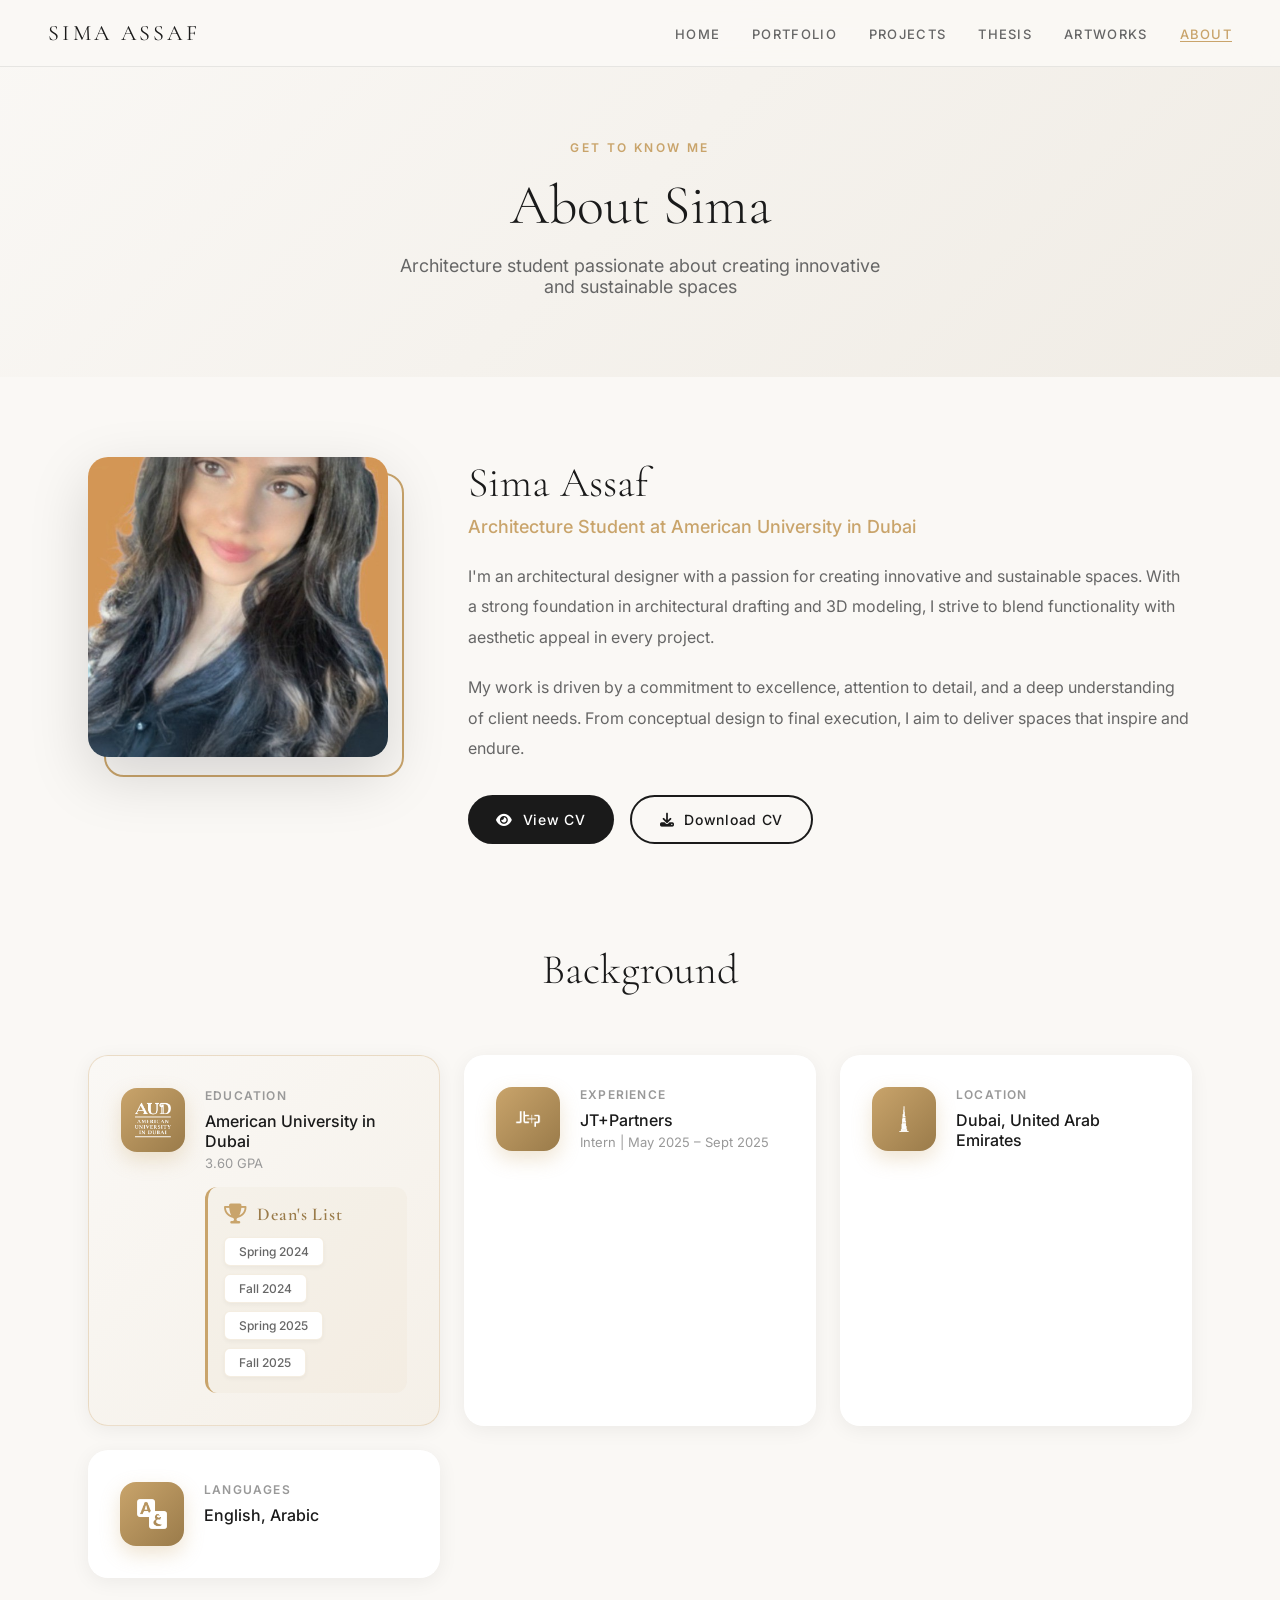
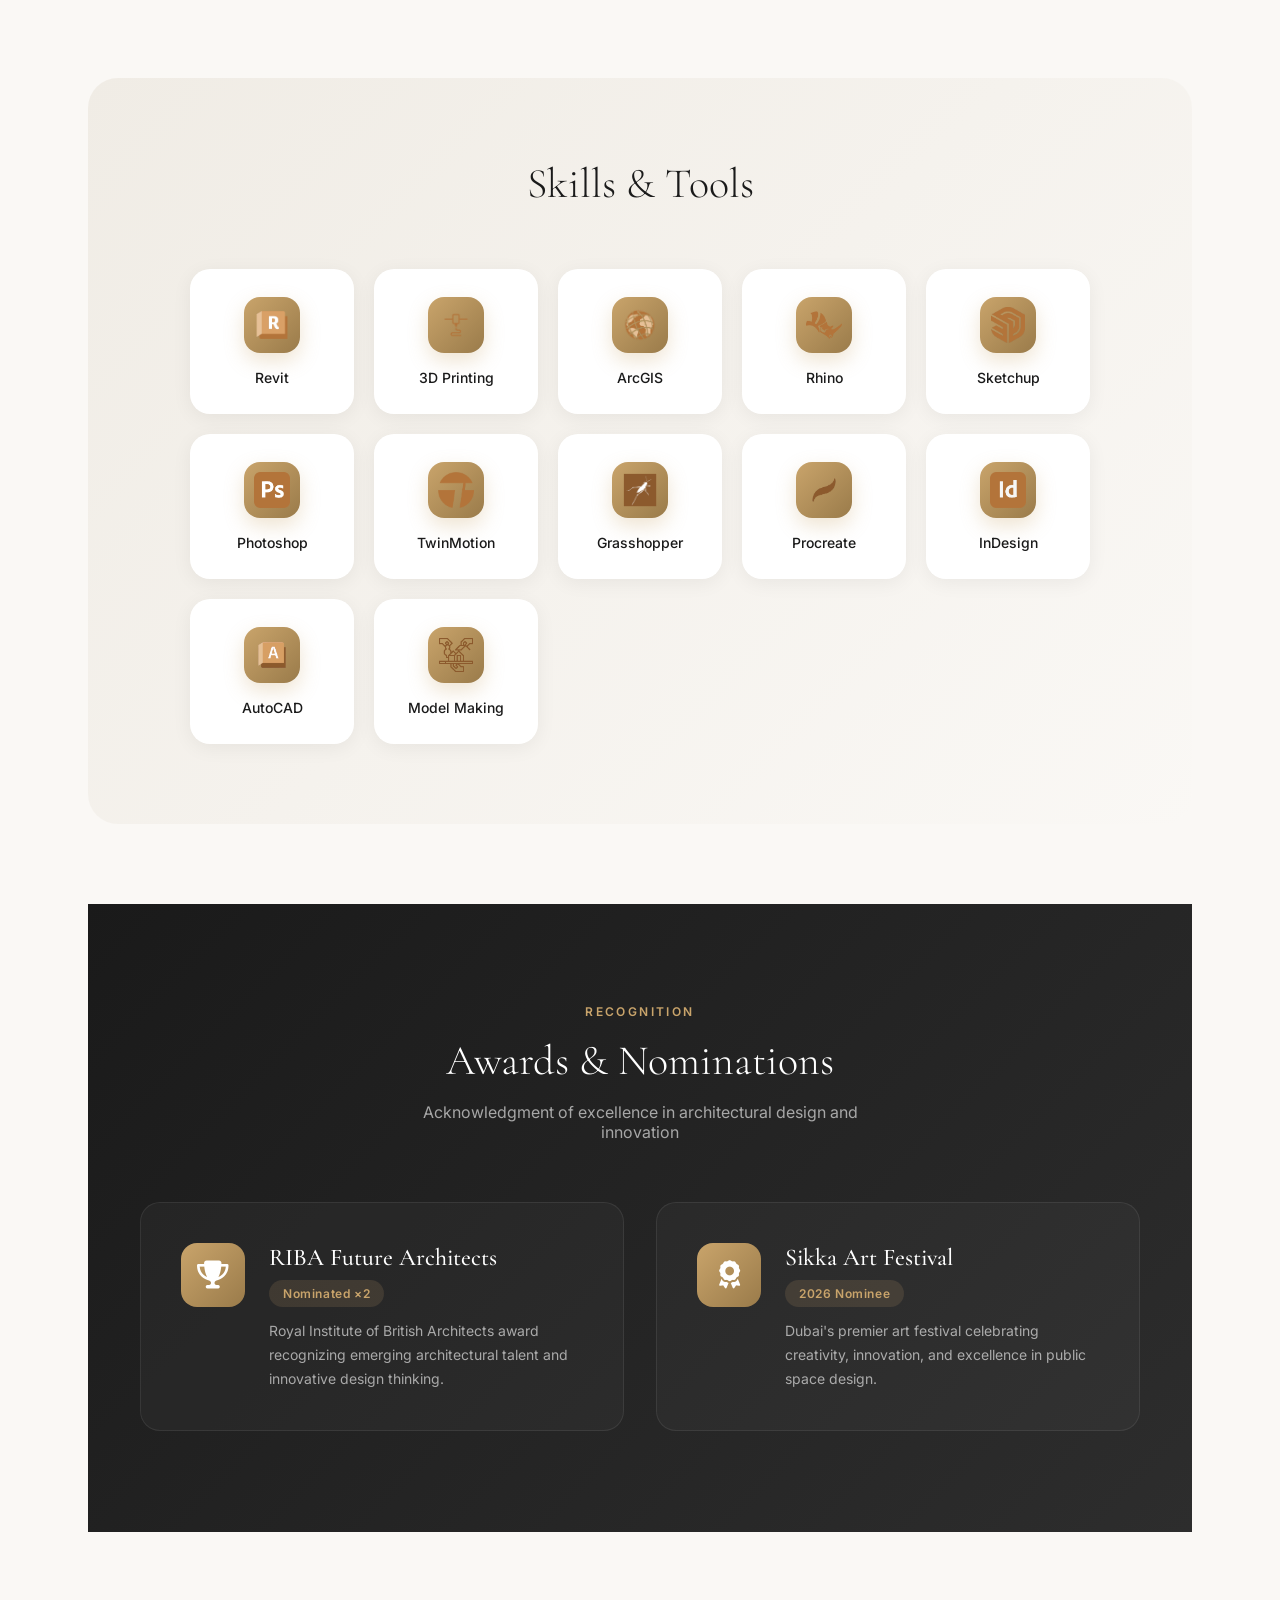
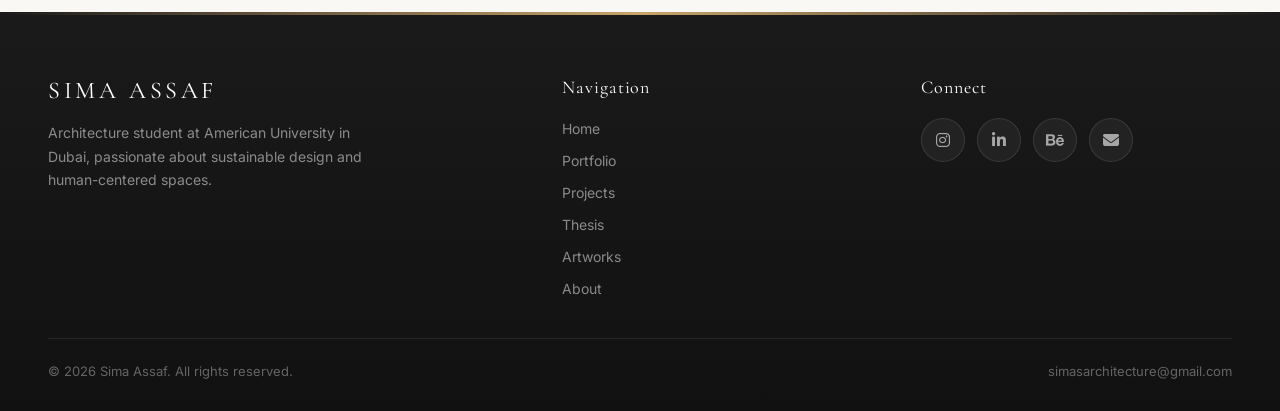
==== commit 2e6ac609: "v2.1.0" ====
--- a/about.html
+++ b/about.html
@@ -30,7 +30,6 @@
             color: var(--text-primary);
         }
 
-        
         .nav {
             position: fixed;
             top: 0;
@@ -47,12 +46,21 @@
         }
 
         .nav-logo {
+            display: flex;
+            align-items: center;
+            gap: 10px;
             font-family: 'Cormorant Garamond', serif;
             font-size: 22px;
             font-weight: 400;
             color: var(--text-primary);
             text-decoration: none;
             letter-spacing: 0.15em;
+        }
+
+        .nav-logo img {
+            width: 28px;
+            height: 28px;
+            object-fit: contain;
         }
 
         .nav-links {
@@ -106,7 +114,6 @@
             border-bottom: 1px solid rgba(0,0,0,0.1);
         }
 
-        
         .hero {
             padding: 140px 48px 80px;
             background: linear-gradient(135deg, var(--cream) 0%, var(--cream-dark) 100%);
@@ -136,14 +143,12 @@
             margin: 0 auto;
         }
 
-        
         .content {
             max-width: 1200px;
             margin: 0 auto;
             padding: 80px 48px;
         }
 
-        
         .profile-section {
             display: grid;
             grid-template-columns: 300px 1fr;
@@ -194,7 +199,6 @@
             margin-bottom: 20px;
         }
 
-        
         .cv-buttons {
             display: flex;
             gap: 16px;
@@ -236,7 +240,6 @@
             color: white;
         }
 
-        
         .section-header {
             text-align: center;
             margin-bottom: 60px;
@@ -328,7 +331,6 @@
             margin-right: 6px;
         }
 
-        
         .stat-card-education {
             background: linear-gradient(135deg, #faf8f5 0%, #f5f0e8 100%);
             border: 1px solid rgba(201, 164, 107, 0.3);
@@ -372,9 +374,17 @@
             font-weight: 500;
             border: 1px solid rgba(201, 164, 107, 0.2);
             box-shadow: 0 2px 4px rgba(0,0,0,0.04);
-        }
-
+            transition: all 0.3s ease;
+        }
         
+        .term-badge:hover {
+            background: var(--gold);
+            color: white;
+            border-color: var(--gold);
+            transform: translateY(-2px);
+            box-shadow: 0 4px 12px rgba(201, 164, 107, 0.3);
+        }
+
         .skills-section {
             padding: 80px 48px;
             background: linear-gradient(135deg, var(--cream-dark) 0%, var(--cream) 100%);
@@ -433,7 +443,6 @@
             text-align: center;
         }
 
-        
         .footer {
             padding: 40px 48px;
             background: var(--charcoal);
@@ -454,14 +463,30 @@
                 text-align: center;
             }
             .profile-image {
-                max-width: 280px;
+                max-width: 250px;
                 margin: 0 auto;
             }
             .profile-image::before { display: none; }
-            .cv-buttons { justify-content: center; flex-wrap: wrap; }
-            .stats-grid { grid-template-columns: 1fr; }
+            .profile-content h2 { font-size: 36px; }
+            .cv-buttons { justify-content: center; flex-wrap: wrap; gap: 12px; }
+            .cv-buttons .btn { 
+                flex: 1; 
+                min-width: 140px; 
+                justify-content: center; 
+            }
+            .stats-grid { grid-template-columns: 1fr; gap: 16px; }
+            .stat-card { padding: 24px; }
+            .skills-grid { grid-template-columns: repeat(3, 1fr); gap: 12px; }
+            .skill-item { padding: 20px 12px; }
+            .skill-icon { width: 48px; height: 48px; }
+            .skill-icon img { width: 28px; height: 28px; }
+            .skill-name { font-size: 12px; }
+            .skills-section { padding: 60px 24px; border-radius: 20px; }
+            .section-title { font-size: 32px; }
+        }
+        
+        @media (max-width: 480px) {
             .skills-grid { grid-template-columns: repeat(2, 1fr); }
-            .skills-section { padding: 60px 24px; border-radius: 20px; }
         }
     </style>
 </head>
@@ -504,7 +529,7 @@
         
         <div class="profile-section">
             <div class="profile-image reveal-left">
-                <img src="pdf/sima.jpg" alt="Sima Assaf">
+                <img src="pdf/sima.jpg" alt="Sima Assaf" loading="lazy">
             </div>
             <div class="profile-content reveal-right">
                 <h2>Sima Assaf</h2>
@@ -522,7 +547,6 @@
             </div>
         </div>
 
-        
         <div class="section-header reveal">
             <h2 class="section-title">Background</h2>
         </div>
@@ -584,64 +608,62 @@
 
         </div>
 
-        
         <div class="skills-section">
             <div class="section-header reveal">
                 <h2 class="section-title">Skills & Tools</h2>
             </div>
             <div class="skills-grid">
                 <div class="skill-item reveal stagger-1">
-                    <div class="skill-icon"><img src="img/skills/revit.png" alt="Revit"></div>
+                    <div class="skill-icon"><img src="img/skills/revit.png" loading="lazy" alt="Revit"></div>
                     <div class="skill-name">Revit</div>
                 </div>
                 <div class="skill-item reveal stagger-2">
-                    <div class="skill-icon"><img src="img/skills/3d-printing.png" alt="3D Printing"></div>
+                    <div class="skill-icon"><img src="img/skills/3d-printing.png" loading="lazy" alt="3D Printing"></div>
                     <div class="skill-name">3D Printing</div>
                 </div>
                 <div class="skill-item reveal stagger-3">
-                    <div class="skill-icon"><img src="img/skills/arcgis.png" alt="ArcGIS"></div>
+                    <div class="skill-icon"><img src="img/skills/arcgis.png" loading="lazy" alt="ArcGIS"></div>
                     <div class="skill-name">ArcGIS</div>
                 </div>
                 <div class="skill-item reveal stagger-4">
-                    <div class="skill-icon"><img src="img/skills/rhino.png" alt="Rhino"></div>
+                    <div class="skill-icon"><img src="img/skills/rhino.png" loading="lazy" alt="Rhino"></div>
                     <div class="skill-name">Rhino</div>
                 </div>
                 <div class="skill-item reveal stagger-5">
-                    <div class="skill-icon"><img src="img/skills/sketchup.png" alt="Sketchup"></div>
+                    <div class="skill-icon"><img src="img/skills/sketchup.png" loading="lazy" alt="Sketchup"></div>
                     <div class="skill-name">Sketchup</div>
                 </div>
                 <div class="skill-item reveal stagger-6">
-                    <div class="skill-icon"><img src="img/skills/photoshop.png" alt="Photoshop"></div>
+                    <div class="skill-icon"><img src="img/skills/photoshop.png" loading="lazy" alt="Photoshop"></div>
                     <div class="skill-name">Photoshop</div>
                 </div>
                 <div class="skill-item reveal stagger-7">
-                    <div class="skill-icon"><img src="img/skills/twinmotion.png" alt="TwinMotion"></div>
+                    <div class="skill-icon"><img src="img/skills/twinmotion.png" loading="lazy" alt="TwinMotion"></div>
                     <div class="skill-name">TwinMotion</div>
                 </div>
                 <div class="skill-item reveal stagger-8">
-                    <div class="skill-icon"><img src="img/skills/grasshopper.png" alt="Grasshopper"></div>
+                    <div class="skill-icon"><img src="img/skills/grasshopper.png" loading="lazy" alt="Grasshopper"></div>
                     <div class="skill-name">Grasshopper</div>
                 </div>
                 <div class="skill-item reveal stagger-9">
-                    <div class="skill-icon"><img src="img/skills/procreate.png" alt="Procreate"></div>
+                    <div class="skill-icon"><img src="img/skills/procreate.png" loading="lazy" alt="Procreate"></div>
                     <div class="skill-name">Procreate</div>
                 </div>
                 <div class="skill-item reveal stagger-10">
-                    <div class="skill-icon"><img src="img/skills/indesign.png" alt="InDesign"></div>
+                    <div class="skill-icon"><img src="img/skills/indesign.png" loading="lazy" alt="InDesign"></div>
                     <div class="skill-name">InDesign</div>
                 </div>
                 <div class="skill-item reveal stagger-11">
-                    <div class="skill-icon"><img src="img/skills/autocad.png" alt="AutoCAD"></div>
+                    <div class="skill-icon"><img src="img/skills/autocad.png" loading="lazy" alt="AutoCAD"></div>
                     <div class="skill-name">AutoCAD</div>
                 </div>
                 <div class="skill-item reveal stagger-12">
-                    <div class="skill-icon"><img src="img/skills/modelmaking.png" alt="Model Making"></div>
+                    <div class="skill-icon"><img src="img/skills/modelmaking.png" loading="lazy" alt="Model Making"></div>
                     <div class="skill-name">Model Making</div>
                 </div>
             </div>
         </div>
 
-        
         <div class="awards-section">
             <div class="awards-container">
                 <div class="awards-header">
--- a/enhance.css
+++ b/enhance.css
@@ -1,3 +1,5 @@
+
+
 ::selection {
     background: rgba(201, 164, 107, 0.3);
     color: #1a1a1a;
@@ -14,17 +16,12 @@
 
 body {
     opacity: 0;
-    animation: bodyFadeIn 0.8s cubic-bezier(0.4, 0, 0.2, 1) 0.1s forwards;
+    animation: bodyFadeIn 0.6s cubic-bezier(0.4, 0, 0.2, 1) 0.05s forwards;
 }
 
 @keyframes bodyFadeIn {
-    from {
-        opacity: 0;
-    }
-
-    to {
-        opacity: 1;
-    }
+    from { opacity: 0; }
+    to { opacity: 1; }
 }
 
 *:focus-visible {
@@ -35,9 +32,9 @@
 
 .reveal {
     opacity: 0;
-    transform: translateY(40px);
-    transition: opacity 0.8s cubic-bezier(0.22, 1, 0.36, 1),
-        transform 0.8s cubic-bezier(0.22, 1, 0.36, 1);
+    transform: translateY(30px);
+    transition: opacity 0.7s cubic-bezier(0.22, 1, 0.36, 1),
+        transform 0.7s cubic-bezier(0.22, 1, 0.36, 1);
     will-change: opacity, transform;
 }
 
@@ -48,9 +45,9 @@
 
 .reveal-left {
     opacity: 0;
-    transform: translateX(-60px);
-    transition: opacity 0.8s cubic-bezier(0.22, 1, 0.36, 1),
-        transform 0.8s cubic-bezier(0.22, 1, 0.36, 1);
+    transform: translateX(-40px);
+    transition: opacity 0.7s cubic-bezier(0.22, 1, 0.36, 1),
+        transform 0.7s cubic-bezier(0.22, 1, 0.36, 1);
     will-change: opacity, transform;
 }
 
@@ -61,9 +58,9 @@
 
 .reveal-right {
     opacity: 0;
-    transform: translateX(60px);
-    transition: opacity 0.8s cubic-bezier(0.22, 1, 0.36, 1),
-        transform 0.8s cubic-bezier(0.22, 1, 0.36, 1);
+    transform: translateX(40px);
+    transition: opacity 0.7s cubic-bezier(0.22, 1, 0.36, 1),
+        transform 0.7s cubic-bezier(0.22, 1, 0.36, 1);
     will-change: opacity, transform;
 }
 
@@ -74,9 +71,9 @@
 
 .reveal-scale {
     opacity: 0;
-    transform: scale(0.9);
-    transition: opacity 0.8s cubic-bezier(0.22, 1, 0.36, 1),
-        transform 0.8s cubic-bezier(0.22, 1, 0.36, 1);
+    transform: scale(0.95);
+    transition: opacity 0.7s cubic-bezier(0.22, 1, 0.36, 1),
+        transform 0.7s cubic-bezier(0.22, 1, 0.36, 1);
     will-change: opacity, transform;
 }
 
@@ -87,7 +84,7 @@
 
 .reveal-fade {
     opacity: 0;
-    transition: opacity 1s cubic-bezier(0.22, 1, 0.36, 1);
+    transition: opacity 0.8s cubic-bezier(0.22, 1, 0.36, 1);
     will-change: opacity;
 }
 
@@ -95,53 +92,18 @@
     opacity: 1;
 }
 
-.stagger-1 {
-    transition-delay: 0.05s;
-}
-
-.stagger-2 {
-    transition-delay: 0.1s;
-}
-
-.stagger-3 {
-    transition-delay: 0.15s;
-}
-
-.stagger-4 {
-    transition-delay: 0.2s;
-}
-
-.stagger-5 {
-    transition-delay: 0.25s;
-}
-
-.stagger-6 {
-    transition-delay: 0.3s;
-}
-
-.stagger-7 {
-    transition-delay: 0.35s;
-}
-
-.stagger-8 {
-    transition-delay: 0.4s;
-}
-
-.stagger-9 {
-    transition-delay: 0.45s;
-}
-
-.stagger-10 {
-    transition-delay: 0.5s;
-}
-
-.stagger-11 {
-    transition-delay: 0.55s;
-}
-
-.stagger-12 {
-    transition-delay: 0.6s;
-}
+.stagger-1 { transition-delay: 0.05s; }
+.stagger-2 { transition-delay: 0.1s; }
+.stagger-3 { transition-delay: 0.15s; }
+.stagger-4 { transition-delay: 0.2s; }
+.stagger-5 { transition-delay: 0.25s; }
+.stagger-6 { transition-delay: 0.3s; }
+.stagger-7 { transition-delay: 0.35s; }
+.stagger-8 { transition-delay: 0.4s; }
+.stagger-9 { transition-delay: 0.45s; }
+.stagger-10 { transition-delay: 0.5s; }
+.stagger-11 { transition-delay: 0.55s; }
+.stagger-12 { transition-delay: 0.6s; }
 
 .nav-links a {
     position: relative;
@@ -213,7 +175,7 @@
     position: fixed;
     inset: 0;
     z-index: 200;
-    background: rgba(250, 248, 245, 0.97);
+    background: rgba(250, 248, 245, 0.98);
     backdrop-filter: blur(30px);
     -webkit-backdrop-filter: blur(30px);
     display: flex;
@@ -223,8 +185,8 @@
     gap: 0;
     opacity: 0;
     visibility: hidden;
-    transition: opacity 0.5s cubic-bezier(0.4, 0, 0.2, 1),
-        visibility 0.5s cubic-bezier(0.4, 0, 0.2, 1);
+    transition: opacity 0.4s cubic-bezier(0.4, 0, 0.2, 1),
+        visibility 0.4s cubic-bezier(0.4, 0, 0.2, 1);
 }
 
 .mobile-nav-overlay.is-open {
@@ -242,9 +204,9 @@
     padding: 16px 32px;
     letter-spacing: 0.05em;
     opacity: 0;
-    transform: translateY(30px);
-    transition: opacity 0.5s cubic-bezier(0.22, 1, 0.36, 1),
-        transform 0.5s cubic-bezier(0.22, 1, 0.36, 1),
+    transform: translateY(20px);
+    transition: opacity 0.4s cubic-bezier(0.22, 1, 0.36, 1),
+        transform 0.4s cubic-bezier(0.22, 1, 0.36, 1),
         color 0.3s ease;
 }
 
@@ -253,29 +215,12 @@
     transform: translateY(0);
 }
 
-.mobile-nav-overlay a:nth-child(1) {
-    transition-delay: 0.1s;
-}
-
-.mobile-nav-overlay a:nth-child(2) {
-    transition-delay: 0.15s;
-}
-
-.mobile-nav-overlay a:nth-child(3) {
-    transition-delay: 0.2s;
-}
-
-.mobile-nav-overlay a:nth-child(4) {
-    transition-delay: 0.25s;
-}
-
-.mobile-nav-overlay a:nth-child(5) {
-    transition-delay: 0.3s;
-}
-
-.mobile-nav-overlay a:nth-child(6) {
-    transition-delay: 0.35s;
-}
+.mobile-nav-overlay a:nth-child(1) { transition-delay: 0.08s; }
+.mobile-nav-overlay a:nth-child(2) { transition-delay: 0.12s; }
+.mobile-nav-overlay a:nth-child(3) { transition-delay: 0.16s; }
+.mobile-nav-overlay a:nth-child(4) { transition-delay: 0.20s; }
+.mobile-nav-overlay a:nth-child(5) { transition-delay: 0.24s; }
+.mobile-nav-overlay a:nth-child(6) { transition-delay: 0.28s; }
 
 .mobile-nav-overlay a:hover,
 .mobile-nav-overlay a.active {
@@ -299,12 +244,12 @@
 
 .mobile-nav-social {
     display: flex;
-    gap: 24px;
+    gap: 20px;
     margin-top: 40px;
     opacity: 0;
     transform: translateY(20px);
-    transition: opacity 0.5s cubic-bezier(0.22, 1, 0.36, 1) 0.4s,
-        transform 0.5s cubic-bezier(0.22, 1, 0.36, 1) 0.4s;
+    transition: opacity 0.4s cubic-bezier(0.22, 1, 0.36, 1) 0.35s,
+        transform 0.4s cubic-bezier(0.22, 1, 0.36, 1) 0.35s;
 }
 
 .mobile-nav-overlay.is-open .mobile-nav-social {
@@ -388,6 +333,14 @@
     transition: stroke-dashoffset 0.15s ease;
 }
 
+@media (max-width: 768px) {
+    .back-to-top {
+        bottom: 24px;
+        right: 24px;
+        width: 42px;
+        height: 42px;
+    }
+}
 
 .enhanced-footer {
     padding: 64px 48px 32px;
@@ -543,15 +496,15 @@
         gap: 8px;
         text-align: center;
     }
-
-    .back-to-top {
-        bottom: 24px;
-        right: 24px;
-        width: 42px;
-        height: 42px;
-    }
-}
-
+}
+
+.stat-card,
+.skill-item,
+.latest-card,
+.award-card {
+    position: relative;
+    overflow: hidden;
+}
 
 .stat-card::before,
 .skill-item::before,
@@ -577,12 +530,6 @@
     left: 100%;
 }
 
-.stat-card,
-.skill-item {
-    position: relative;
-    overflow: hidden;
-}
-
 .hero-cta,
 .btn,
 .download-btn {
@@ -611,48 +558,18 @@
     height: 300px;
 }
 
-.hero-bg-parallax {
-    position: absolute;
-    inset: 0;
-    z-index: -1;
-    overflow: hidden;
-}
-
-.hero-bg-parallax::before {
-    content: '';
-    position: absolute;
-    top: 5%;
-    right: -5%;
-    width: 600px;
-    height: 600px;
-    background: radial-gradient(circle, rgba(201, 164, 107, 0.1) 0%, transparent 70%);
-    will-change: transform;
-}
-
-.hero-bg-parallax::after {
-    content: '';
-    position: absolute;
-    bottom: 10%;
-    left: -10%;
-    width: 400px;
-    height: 400px;
-    background: radial-gradient(circle, rgba(201, 164, 107, 0.06) 0%, transparent 70%);
-    will-change: transform;
-}
-
-
 .hero-image-frame {
-    transition: transform 0.6s cubic-bezier(0.22, 1, 0.36, 1),
-        box-shadow 0.6s cubic-bezier(0.22, 1, 0.36, 1);
+    transition: transform 0.5s cubic-bezier(0.22, 1, 0.36, 1),
+        box-shadow 0.5s cubic-bezier(0.22, 1, 0.36, 1);
 }
 
 .hero-image-frame:hover {
-    transform: translateY(-8px);
-    box-shadow: 0 32px 80px rgba(0, 0, 0, 0.18);
+    transform: translateY(-6px);
+    box-shadow: 0 28px 70px rgba(0, 0, 0, 0.16);
 }
 
 .hero-image-frame::before {
-    transition: transform 0.6s cubic-bezier(0.22, 1, 0.36, 1) !important;
+    transition: transform 0.5s cubic-bezier(0.22, 1, 0.36, 1) !important;
 }
 
 .hero-image-frame:hover::before {
@@ -676,8 +593,8 @@
 
 .project-overlay {
     background: linear-gradient(to top,
-            rgba(0, 0, 0, 0.92) 0%,
-            rgba(0, 0, 0, 0.5) 40%,
+            rgba(0, 0, 0, 0.9) 0%,
+            rgba(0, 0, 0, 0.4) 50%,
             rgba(0, 0, 0, 0.1) 70%,
             transparent 100%) !important;
 }
@@ -696,19 +613,19 @@
 }
 
 .slider::-webkit-slider-thumb {
-    box-shadow: 0 0 16px rgba(201, 164, 107, 0.5),
-        0 0 32px rgba(201, 164, 107, 0.15) !important;
+    box-shadow: 0 0 12px rgba(201, 164, 107, 0.4),
+        0 0 24px rgba(201, 164, 107, 0.1) !important;
     transition: box-shadow 0.3s ease, transform 0.3s ease;
 }
 
 .slider::-webkit-slider-thumb:hover {
-    transform: scale(1.2);
-    box-shadow: 0 0 24px rgba(201, 164, 107, 0.7),
-        0 0 48px rgba(201, 164, 107, 0.25) !important;
+    transform: scale(1.15);
+    box-shadow: 0 0 20px rgba(201, 164, 107, 0.6),
+        0 0 40px rgba(201, 164, 107, 0.2) !important;
 }
 
 .slider::-moz-range-thumb {
-    box-shadow: 0 0 16px rgba(201, 164, 107, 0.5) !important;
+    box-shadow: 0 0 12px rgba(201, 164, 107, 0.4) !important;
 }
 
 .profile-image {
@@ -732,8 +649,8 @@
 }
 
 .skill-item:hover {
-    transform: translateY(-6px) !important;
-    box-shadow: 0 16px 48px rgba(201, 164, 107, 0.15) !important;
+    transform: translateY(-5px) !important;
+    box-shadow: 0 14px 40px rgba(201, 164, 107, 0.12) !important;
 }
 
 .skill-icon {
@@ -742,13 +659,8 @@
 }
 
 .skill-item:hover .skill-icon {
-    transform: scale(1.1);
-    box-shadow: 0 12px 32px rgba(201, 164, 107, 0.4);
-}
-
-.award-card {
-    position: relative;
-    overflow: hidden;
+    transform: scale(1.08);
+    box-shadow: 0 10px 28px rgba(201, 164, 107, 0.35);
 }
 
 .award-card::before {
@@ -776,8 +688,8 @@
 }
 
 .countdown-item:hover {
-    transform: translateY(-4px);
-    box-shadow: 0 8px 24px rgba(0, 0, 0, 0.08);
+    transform: translateY(-3px);
+    box-shadow: 0 6px 20px rgba(0, 0, 0, 0.06);
 }
 
 .countdown-value {
@@ -793,34 +705,28 @@
 }
 
 .content-section.active {
-    animation: tabFadeIn 0.5s cubic-bezier(0.22, 1, 0.36, 1) forwards;
+    animation: tabFadeIn 0.4s cubic-bezier(0.22, 1, 0.36, 1) forwards;
 }
 
 @keyframes tabFadeIn {
     from {
         opacity: 0;
-        transform: translateY(16px);
-    }
-
+        transform: translateY(12px);
+    }
     to {
         opacity: 1;
         transform: translateY(0);
     }
 }
 
-.latest-card {
-    position: relative;
-    overflow: hidden;
-}
-
 .latest-card .latest-image img,
 .latest-card .latest-image video {
-    transition: transform 0.7s cubic-bezier(0.22, 1, 0.36, 1);
+    transition: transform 0.6s cubic-bezier(0.22, 1, 0.36, 1);
 }
 
 .latest-card:hover .latest-image img,
 .latest-card:hover .latest-image video {
-    transform: scale(1.08);
+    transform: scale(1.06);
 }
 
 .artwork-visual {
@@ -835,50 +741,55 @@
 }
 
 .artwork-visual img {
-    transition: transform 0.7s cubic-bezier(0.22, 1, 0.36, 1) !important;
+    transition: transform 0.6s cubic-bezier(0.22, 1, 0.36, 1) !important;
 }
 
 .artwork-visual:hover img {
-    transform: scale(1.04) !important;
+    transform: scale(1.03) !important;
 }
 
 .modal-overlay.active {
-    animation: overlayFadeIn 0.4s cubic-bezier(0.22, 1, 0.36, 1) forwards;
+    animation: overlayFadeIn 0.35s cubic-bezier(0.22, 1, 0.36, 1) forwards;
 }
 
 @keyframes overlayFadeIn {
-    from {
-        opacity: 0;
-    }
-
-    to {
-        opacity: 1;
-    }
+    from { opacity: 0; }
+    to { opacity: 1; }
 }
 
 .modal-overlay.active .modal {
-    animation: modalSlideUp 0.5s cubic-bezier(0.22, 1, 0.36, 1) forwards;
+    animation: modalSlideUp 0.4s cubic-bezier(0.22, 1, 0.36, 1) forwards;
 }
 
 @keyframes modalSlideUp {
     from {
         opacity: 0;
-        transform: translateY(40px) scale(0.96);
-    }
-
+        transform: translateY(30px) scale(0.97);
+    }
     to {
         opacity: 1;
         transform: translateY(0) scale(1);
     }
 }
 
+.img-loading {
+    background: linear-gradient(90deg, #f0ece5 0%, #faf8f5 50%, #f0ece5 100%);
+    background-size: 200% 100%;
+    animation: shimmer 1.5s infinite;
+}
+
+@keyframes shimmer {
+    0% { background-position: -200% 0; }
+    100% { background-position: 200% 0; }
+}
+
 @media (min-width: 769px) and (max-width: 1024px) {
     .hero-content {
         gap: 40px !important;
     }
 
     .stats-bar {
-        gap: 32px !important;
+        gap: 28px !important;
     }
 
     .featured-artwork {
@@ -894,22 +805,7 @@
     }
 }
 
-@keyframes shimmerLoad {
-    0% {
-        background-position: -200px 0;
-    }
-
-    100% {
-        background-position: calc(200px + 100%) 0;
-    }
-}
-
-.page-title {
-    position: relative;
-}
-
 @media print {
-
     .back-to-top,
     .mobile-nav-overlay,
     .mobile-menu-btn {
@@ -924,4 +820,18 @@
         opacity: 1 !important;
         transform: none !important;
     }
-}+}
+
+@media (prefers-reduced-motion: reduce) {
+    *,
+    *::before,
+    *::after {
+        animation-duration: 0.01ms !important;
+        animation-iteration-count: 1 !important;
+        transition-duration: 0.01ms !important;
+    }
+    
+    html {
+        scroll-behavior: auto;
+    }
+}
